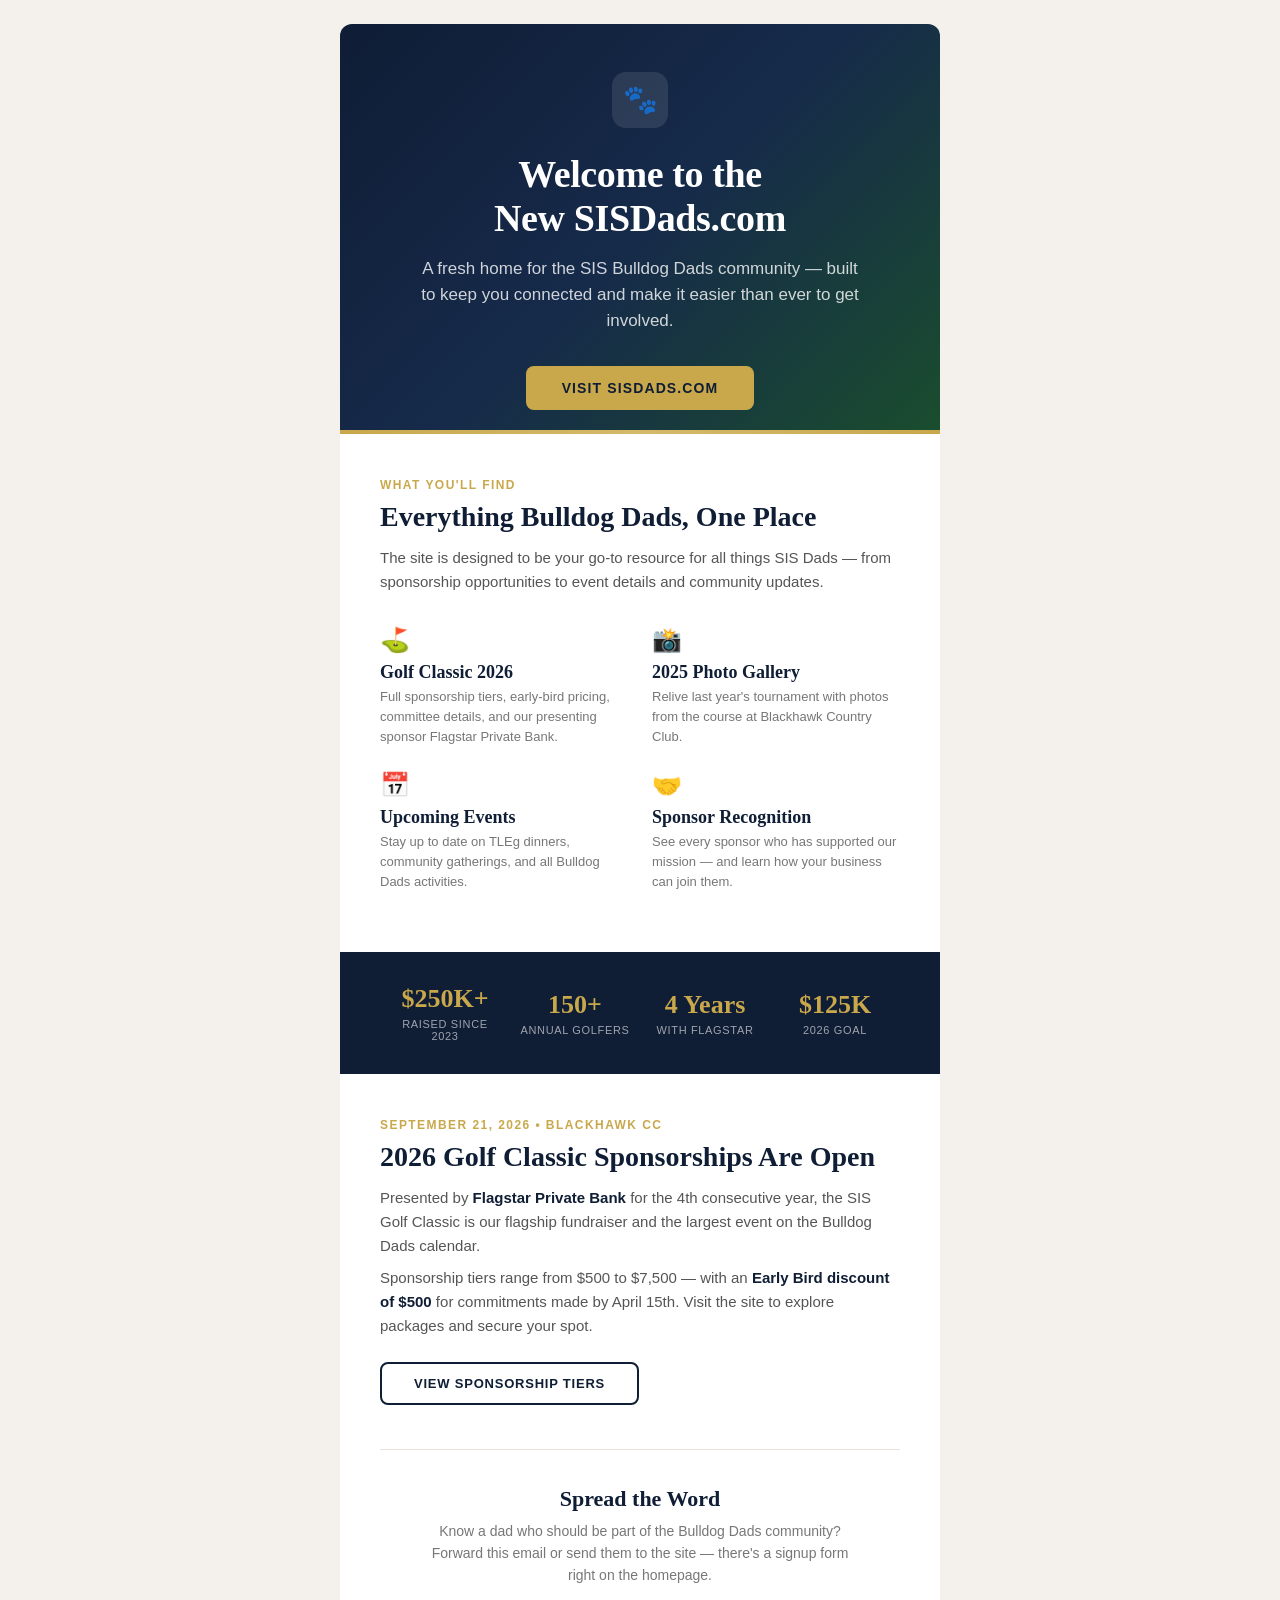
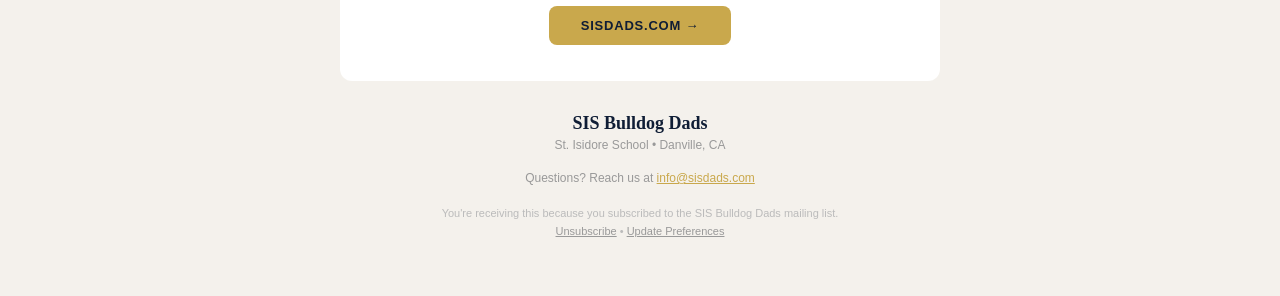
==== email-preview.html @ e6339a59 "Add 4th Annual Dad/Kid Camping Trip to events sections" ====
<!DOCTYPE html>
<html lang="en" xmlns="http://www.w3.org/1999/xhtml" xmlns:v="urn:schemas-microsoft-com:vml" xmlns:o="urn:schemas-microsoft-com:office:office">
<head>
  <meta charset="utf-8">
  <meta name="viewport" content="width=device-width, initial-scale=1.0">
  <meta http-equiv="X-UA-Compatible" content="IE=edge">
  <title>Introducing the New SIS Bulldog Dads Website</title>
  <!--[if mso]>
  <noscript>
    <xml>
      <o:OfficeDocumentSettings>
        <o:PixelsPerInch>96</o:PixelsPerInch>
      </o:OfficeDocumentSettings>
    </xml>
  </noscript>
  <![endif]-->
  <style>
    /* Reset */
    body, table, td, a { -webkit-text-size-adjust: 100%; -ms-text-size-adjust: 100%; }
    table, td { mso-table-lspace: 0pt; mso-table-rspace: 0pt; }
    img { -ms-interpolation-mode: bicubic; border: 0; outline: none; text-decoration: none; }
    body { margin: 0; padding: 0; width: 100% !important; height: 100% !important; background-color: #f4f1ec; }

    /* Fonts */
    @import url('https://fonts.googleapis.com/css2?family=Cormorant+Garamond:wght@400;500;600;700&family=Work+Sans:wght@300;400;500;600&display=swap');

    /* Mobile */
    @media screen and (max-width: 600px) {
      .container { width: 100% !important; padding: 0 16px !important; }
      .hero-title { font-size: 32px !important; line-height: 38px !important; }
      .hero-subtitle { font-size: 16px !important; }
      .content-pad { padding: 32px 24px !important; }
      .feature-table { display: block !important; }
      .feature-cell { display: block !important; width: 100% !important; padding: 16px 0 !important; }
      .cta-btn { display: block !important; width: 100% !important; text-align: center !important; }
      .stats-table { display: block !important; }
      .stat-cell { display: block !important; width: 100% !important; padding: 12px 0 !important; }
      .footer-pad { padding: 24px 16px !important; }
    }
  </style>
</head>
<body style="margin:0; padding:0; background-color:#f4f1ec; font-family:'Work Sans', 'Helvetica Neue', Arial, sans-serif;">

<!-- Preheader -->
<div style="display:none; max-height:0; overflow:hidden; font-size:1px; line-height:1px; color:#f4f1ec;">
  Explore our new home online — event info, sponsorship details, photo gallery, and more.
</div>

<!-- Outer wrapper -->
<table role="presentation" cellpadding="0" cellspacing="0" width="100%" style="background-color:#f4f1ec;">
<tr><td align="center" style="padding: 24px 16px 40px;">

<!-- Email container -->
<table role="presentation" cellpadding="0" cellspacing="0" width="600" class="container" style="max-width:600px; width:100%; margin:0 auto;">

  <!-- ======= HERO SECTION ======= -->
  <tr>
    <td style="background: linear-gradient(135deg, #0f1d35 0%, #162a4a 50%, #1a4d2e 100%); border-radius: 12px 12px 0 0; text-align: center;" class="content-pad">
      <table role="presentation" cellpadding="0" cellspacing="0" width="100%">
        <tr>
          <td style="padding: 48px 40px 20px; text-align: center;">
            <!-- Bulldog icon -->
            <div style="display:inline-block; width:56px; height:56px; background:rgba(255,255,255,0.1); border-radius:14px; line-height:56px; text-align:center; margin-bottom:24px;">
              <span style="font-size:28px;">🐾</span>
            </div>
            <h1 class="hero-title" style="font-family:'Cormorant Garamond', Georgia, serif; font-size:38px; font-weight:600; color:#ffffff; line-height:44px; margin:0 0 16px; letter-spacing:-0.01em;">
              Welcome to the<br>New SISDads.com
            </h1>
            <p class="hero-subtitle" style="font-family:'Work Sans', 'Helvetica Neue', Arial, sans-serif; font-size:17px; font-weight:300; color:rgba(255,255,255,0.8); line-height:26px; margin:0 0 32px; max-width:440px; display:inline-block;">
              A fresh home for the SIS Bulldog Dads community — built to keep you connected and make it easier than ever to get involved.
            </p>
            <!-- Primary CTA -->
            <table role="presentation" cellpadding="0" cellspacing="0" style="margin:0 auto;">
              <tr>
                <td style="background-color:#c9a84c; border-radius:8px;">
                  <a href="https://sisdads.com" class="cta-btn" style="display:inline-block; padding:14px 36px; font-family:'Work Sans', 'Helvetica Neue', Arial, sans-serif; font-size:14px; font-weight:600; color:#0f1d35; text-decoration:none; letter-spacing:0.08em; text-transform:uppercase;">Visit SISDads.com</a>
                </td>
              </tr>
            </table>
          </td>
        </tr>
      </table>
    </td>
  </tr>

  <!-- ======= GOLD ACCENT LINE ======= -->
  <tr>
    <td style="background-color:#ffffff; height:4px; font-size:0; line-height:0;">
      <div style="height:4px; background: linear-gradient(90deg, #c9a84c, #d4b96a, #c9a84c);"></div>
    </td>
  </tr>

  <!-- ======= WHAT'S ON THE SITE ======= -->
  <tr>
    <td style="background-color:#ffffff; padding:44px 40px 36px;" class="content-pad">
      <p style="font-family:'Work Sans', sans-serif; font-size:12px; font-weight:600; color:#c9a84c; letter-spacing:0.12em; text-transform:uppercase; margin:0 0 8px;">What You'll Find</p>
      <h2 style="font-family:'Cormorant Garamond', Georgia, serif; font-size:28px; font-weight:600; color:#0f1d35; margin:0 0 12px; line-height:34px;">Everything Bulldog Dads, One Place</h2>
      <p style="font-family:'Work Sans', sans-serif; font-size:15px; color:#555; line-height:24px; margin:0 0 32px;">
        The site is designed to be your go-to resource for all things SIS Dads — from sponsorship opportunities to event details and community updates.
      </p>

      <!-- Feature Grid -->
      <table role="presentation" cellpadding="0" cellspacing="0" width="100%" class="feature-table">
        <tr>
          <td width="50%" valign="top" style="padding: 0 12px 24px 0;" class="feature-cell">
            <table role="presentation" cellpadding="0" cellspacing="0">
              <tr>
                <td style="padding-bottom:8px;">
                  <span style="font-size:24px;">⛳</span>
                </td>
              </tr>
              <tr>
                <td>
                  <p style="font-family:'Cormorant Garamond', Georgia, serif; font-size:18px; font-weight:600; color:#0f1d35; margin:0 0 4px;">Golf Classic 2026</p>
                  <p style="font-family:'Work Sans', sans-serif; font-size:13px; color:#777; line-height:20px; margin:0;">Full sponsorship tiers, early-bird pricing, committee details, and our presenting sponsor Flagstar Private Bank.</p>
                </td>
              </tr>
            </table>
          </td>
          <td width="50%" valign="top" style="padding: 0 0 24px 12px;" class="feature-cell">
            <table role="presentation" cellpadding="0" cellspacing="0">
              <tr>
                <td style="padding-bottom:8px;">
                  <span style="font-size:24px;">📸</span>
                </td>
              </tr>
              <tr>
                <td>
                  <p style="font-family:'Cormorant Garamond', Georgia, serif; font-size:18px; font-weight:600; color:#0f1d35; margin:0 0 4px;">2025 Photo Gallery</p>
                  <p style="font-family:'Work Sans', sans-serif; font-size:13px; color:#777; line-height:20px; margin:0;">Relive last year's tournament with photos from the course at Blackhawk Country Club.</p>
                </td>
              </tr>
            </table>
          </td>
        </tr>
        <tr>
          <td width="50%" valign="top" style="padding: 0 12px 24px 0;" class="feature-cell">
            <table role="presentation" cellpadding="0" cellspacing="0">
              <tr>
                <td style="padding-bottom:8px;">
                  <span style="font-size:24px;">📅</span>
                </td>
              </tr>
              <tr>
                <td>
                  <p style="font-family:'Cormorant Garamond', Georgia, serif; font-size:18px; font-weight:600; color:#0f1d35; margin:0 0 4px;">Upcoming Events</p>
                  <p style="font-family:'Work Sans', sans-serif; font-size:13px; color:#777; line-height:20px; margin:0;">Stay up to date on TLEg dinners, community gatherings, and all Bulldog Dads activities.</p>
                </td>
              </tr>
            </table>
          </td>
          <td width="50%" valign="top" style="padding: 0 0 24px 12px;" class="feature-cell">
            <table role="presentation" cellpadding="0" cellspacing="0">
              <tr>
                <td style="padding-bottom:8px;">
                  <span style="font-size:24px;">🤝</span>
                </td>
              </tr>
              <tr>
                <td>
                  <p style="font-family:'Cormorant Garamond', Georgia, serif; font-size:18px; font-weight:600; color:#0f1d35; margin:0 0 4px;">Sponsor Recognition</p>
                  <p style="font-family:'Work Sans', sans-serif; font-size:13px; color:#777; line-height:20px; margin:0;">See every sponsor who has supported our mission — and learn how your business can join them.</p>
                </td>
              </tr>
            </table>
          </td>
        </tr>
      </table>
    </td>
  </tr>

  <!-- ======= STATS BAR ======= -->
  <tr>
    <td style="background-color:#0f1d35; padding:28px 40px;" class="content-pad">
      <table role="presentation" cellpadding="0" cellspacing="0" width="100%" class="stats-table">
        <tr>
          <td width="25%" align="center" style="padding:4px 8px;" class="stat-cell">
            <p style="font-family:'Cormorant Garamond', Georgia, serif; font-size:26px; font-weight:700; color:#c9a84c; margin:0; line-height:30px;">$250K+</p>
            <p style="font-family:'Work Sans', sans-serif; font-size:11px; color:rgba(255,255,255,0.6); margin:4px 0 0; text-transform:uppercase; letter-spacing:0.06em;">Raised Since 2023</p>
          </td>
          <td width="25%" align="center" style="padding:4px 8px;" class="stat-cell">
            <p style="font-family:'Cormorant Garamond', Georgia, serif; font-size:26px; font-weight:700; color:#c9a84c; margin:0; line-height:30px;">150+</p>
            <p style="font-family:'Work Sans', sans-serif; font-size:11px; color:rgba(255,255,255,0.6); margin:4px 0 0; text-transform:uppercase; letter-spacing:0.06em;">Annual Golfers</p>
          </td>
          <td width="25%" align="center" style="padding:4px 8px;" class="stat-cell">
            <p style="font-family:'Cormorant Garamond', Georgia, serif; font-size:26px; font-weight:700; color:#c9a84c; margin:0; line-height:30px;">4 Years</p>
            <p style="font-family:'Work Sans', sans-serif; font-size:11px; color:rgba(255,255,255,0.6); margin:4px 0 0; text-transform:uppercase; letter-spacing:0.06em;">With Flagstar</p>
          </td>
          <td width="25%" align="center" style="padding:4px 8px;" class="stat-cell">
            <p style="font-family:'Cormorant Garamond', Georgia, serif; font-size:26px; font-weight:700; color:#c9a84c; margin:0; line-height:30px;">$125K</p>
            <p style="font-family:'Work Sans', sans-serif; font-size:11px; color:rgba(255,255,255,0.6); margin:4px 0 0; text-transform:uppercase; letter-spacing:0.06em;">2026 Goal</p>
          </td>
        </tr>
      </table>
    </td>
  </tr>

  <!-- ======= GOLF CLASSIC SPONSORSHIP CTA ======= -->
  <tr>
    <td style="background-color:#ffffff; padding:44px 40px;" class="content-pad">
      <table role="presentation" cellpadding="0" cellspacing="0" width="100%">
        <tr>
          <td>
            <p style="font-family:'Work Sans', sans-serif; font-size:12px; font-weight:600; color:#c9a84c; letter-spacing:0.12em; text-transform:uppercase; margin:0 0 8px;">September 21, 2026 &bull; Blackhawk CC</p>
            <h2 style="font-family:'Cormorant Garamond', Georgia, serif; font-size:28px; font-weight:600; color:#0f1d35; margin:0 0 12px; line-height:34px;">2026 Golf Classic Sponsorships Are Open</h2>
            <p style="font-family:'Work Sans', sans-serif; font-size:15px; color:#555; line-height:24px; margin:0 0 8px;">
              Presented by <strong style="color:#0f1d35;">Flagstar Private Bank</strong> for the 4th consecutive year, the SIS Golf Classic is our flagship fundraiser and the largest event on the Bulldog Dads calendar.
            </p>
            <p style="font-family:'Work Sans', sans-serif; font-size:15px; color:#555; line-height:24px; margin:0 0 24px;">
              Sponsorship tiers range from $500 to $7,500 — with an <strong style="color:#0f1d35;">Early Bird discount of $500</strong> for commitments made by April 15th. Visit the site to explore packages and secure your spot.
            </p>
            <!-- Secondary CTA -->
            <table role="presentation" cellpadding="0" cellspacing="0">
              <tr>
                <td style="border: 2px solid #0f1d35; border-radius:8px;">
                  <a href="https://sisdads.com#golf-classic" class="cta-btn" style="display:inline-block; padding:12px 32px; font-family:'Work Sans', 'Helvetica Neue', Arial, sans-serif; font-size:13px; font-weight:600; color:#0f1d35; text-decoration:none; letter-spacing:0.06em; text-transform:uppercase;">View Sponsorship Tiers</a>
                </td>
              </tr>
            </table>
          </td>
        </tr>
      </table>
    </td>
  </tr>

  <!-- ======= DIVIDER ======= -->
  <tr>
    <td style="background-color:#ffffff; padding:0 40px;">
      <div style="height:1px; background-color:#e8e4dd;"></div>
    </td>
  </tr>

  <!-- ======= SHARE THE WORD ======= -->
  <tr>
    <td style="background-color:#ffffff; padding:36px 40px; border-radius: 0 0 12px 12px;" class="content-pad">
      <table role="presentation" cellpadding="0" cellspacing="0" width="100%">
        <tr>
          <td align="center">
            <p style="font-family:'Cormorant Garamond', Georgia, serif; font-size:22px; font-weight:600; color:#0f1d35; margin:0 0 8px;">Spread the Word</p>
            <p style="font-family:'Work Sans', sans-serif; font-size:14px; color:#777; line-height:22px; margin:0 0 20px; max-width:420px;">
              Know a dad who should be part of the Bulldog Dads community? Forward this email or send them to the site — there's a signup form right on the homepage.
            </p>
            <table role="presentation" cellpadding="0" cellspacing="0" style="margin:0 auto;">
              <tr>
                <td style="background-color:#c9a84c; border-radius:8px;">
                  <a href="https://sisdads.com" class="cta-btn" style="display:inline-block; padding:12px 32px; font-family:'Work Sans', 'Helvetica Neue', Arial, sans-serif; font-size:13px; font-weight:600; color:#0f1d35; text-decoration:none; letter-spacing:0.06em; text-transform:uppercase;">SISDads.com &rarr;</a>
                </td>
              </tr>
            </table>
          </td>
        </tr>
      </table>
    </td>
  </tr>

  <!-- ======= FOOTER ======= -->
  <tr>
    <td style="padding:32px 40px 16px; text-align:center;" class="footer-pad">
      <p style="font-family:'Cormorant Garamond', Georgia, serif; font-size:18px; font-weight:600; color:#0f1d35; margin:0 0 4px;">SIS Bulldog Dads</p>
      <p style="font-family:'Work Sans', sans-serif; font-size:12px; color:#999; margin:0 0 16px;">St. Isidore School &bull; Danville, CA</p>
      <p style="font-family:'Work Sans', sans-serif; font-size:12px; color:#999; line-height:20px; margin:0 0 4px;">
        Questions? Reach us at <a href="mailto:info@sisdads.com" style="color:#c9a84c; text-decoration:underline;">info@sisdads.com</a>
      </p>
      <p style="font-family:'Work Sans', sans-serif; font-size:11px; color:#bbb; line-height:18px; margin:16px 0 0;">
        You're receiving this because you subscribed to the SIS Bulldog Dads mailing list.<br>
        <a href="*|UNSUB|*" style="color:#999; text-decoration:underline;">Unsubscribe</a> &bull; <a href="*|UPDATE_PROFILE|*" style="color:#999; text-decoration:underline;">Update Preferences</a>
      </p>
    </td>
  </tr>

</table>
<!-- /Email container -->

</td></tr>
</table>
<!-- /Outer wrapper -->

</body>
</html>
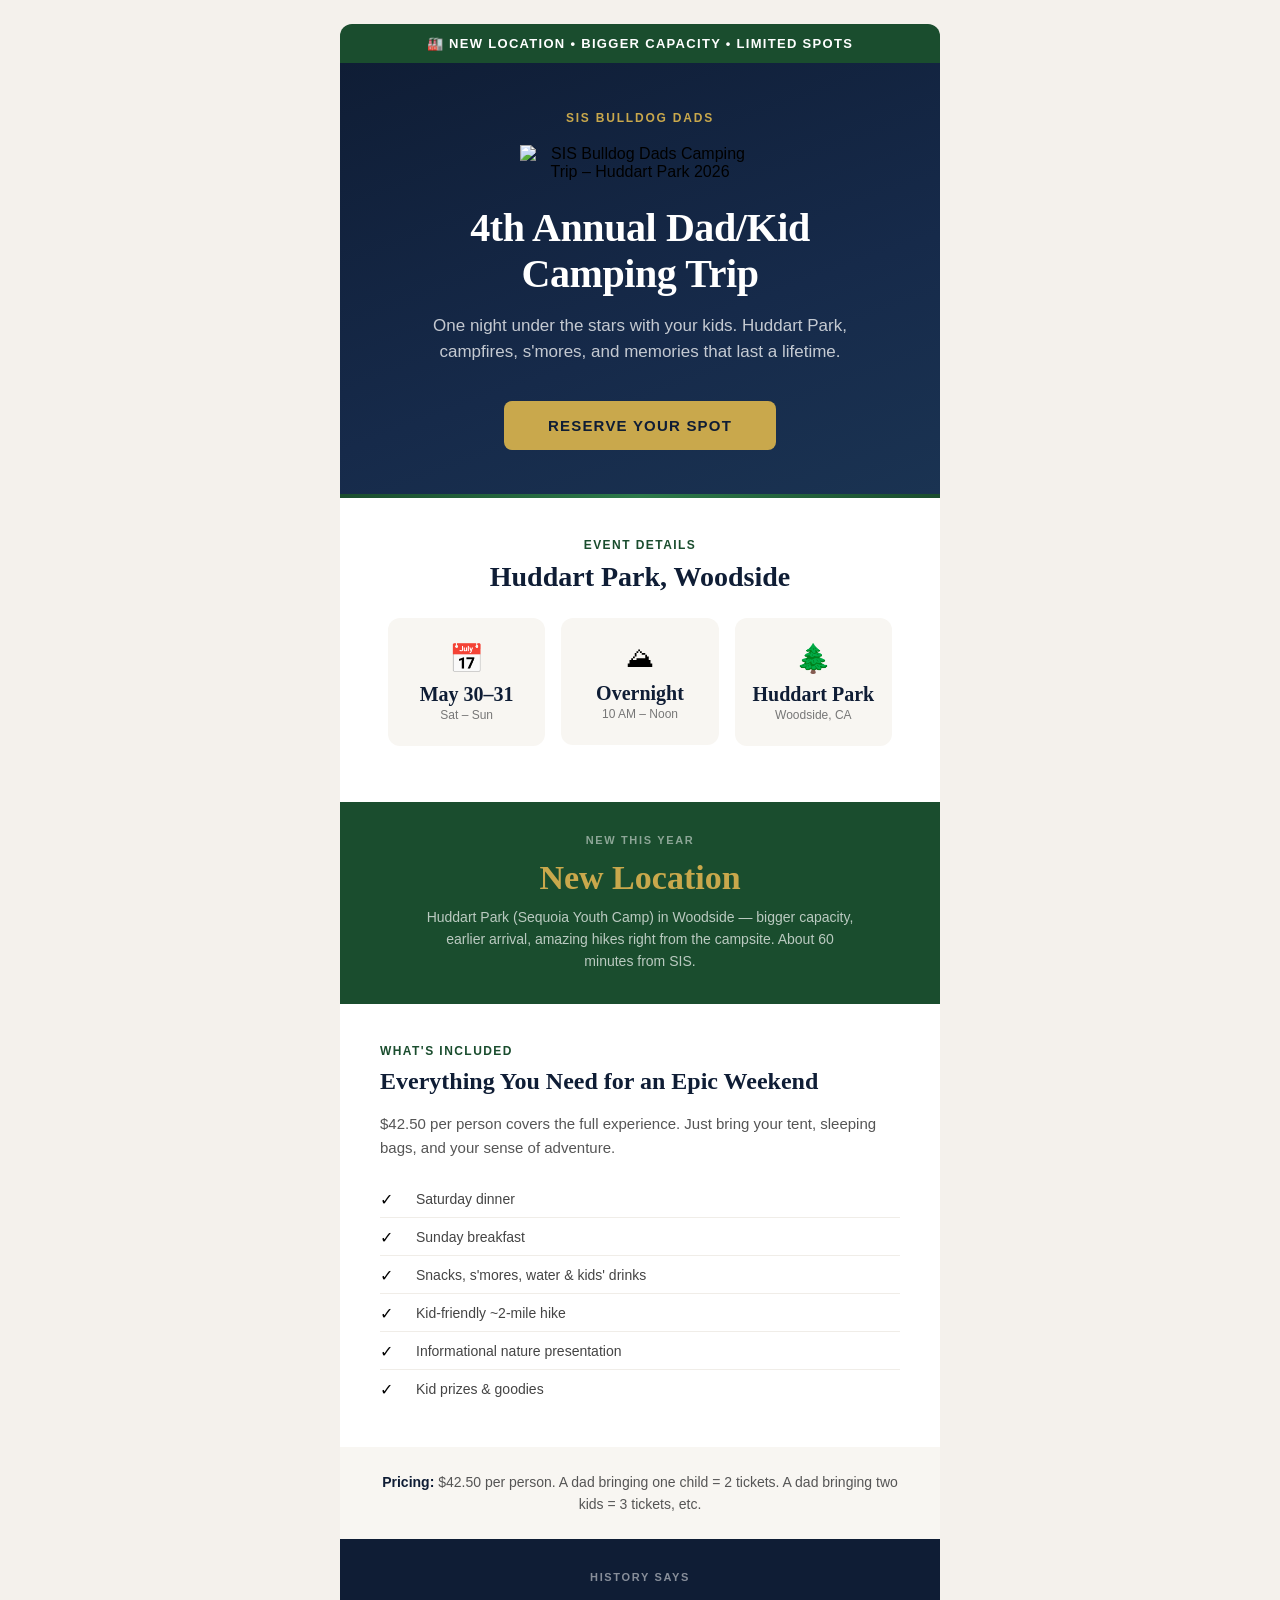
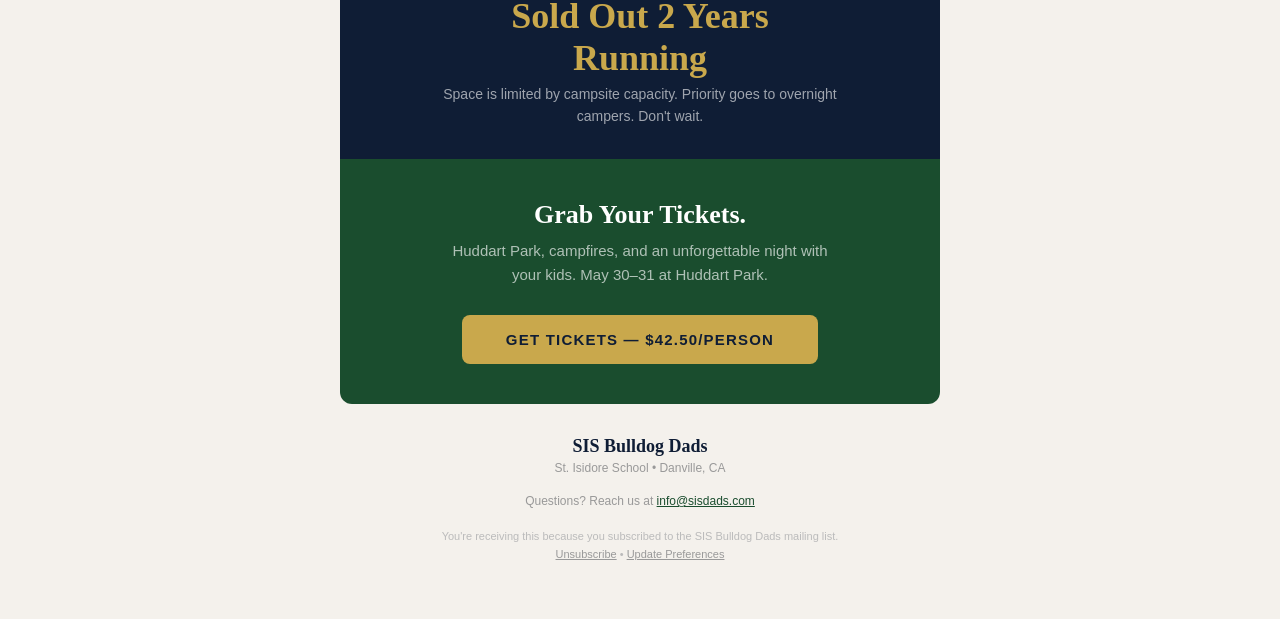
==== commit 94e937f2: "Add 13 new event photos to gallery (event-19 through event-31)" ====
--- a/email-preview.html
+++ b/email-preview.html
@@ -4,7 +4,7 @@
   <meta charset="utf-8">
   <meta name="viewport" content="width=device-width, initial-scale=1.0">
   <meta http-equiv="X-UA-Compatible" content="IE=edge">
-  <title>Introducing the New SIS Bulldog Dads Website</title>
+  <title>4th Annual Dad/Kid Camping Trip — Huddart Park</title>
   <!--[if mso]>
   <noscript>
     <xml>
@@ -15,26 +15,18 @@
   </noscript>
   <![endif]-->
   <style>
-    /* Reset */
     body, table, td, a { -webkit-text-size-adjust: 100%; -ms-text-size-adjust: 100%; }
     table, td { mso-table-lspace: 0pt; mso-table-rspace: 0pt; }
     img { -ms-interpolation-mode: bicubic; border: 0; outline: none; text-decoration: none; }
     body { margin: 0; padding: 0; width: 100% !important; height: 100% !important; background-color: #f4f1ec; }
-
-    /* Fonts */
-    @import url('https://fonts.googleapis.com/css2?family=Cormorant+Garamond:wght@400;500;600;700&family=Work+Sans:wght@300;400;500;600&display=swap');
-
-    /* Mobile */
+    @import url('https://fonts.googleapis.com/css2?family=Cormorant+Garamond:wght@400;500;600;700&family=Work+Sans:wght@300;400;500;600;700&display=swap');
     @media screen and (max-width: 600px) {
       .container { width: 100% !important; padding: 0 16px !important; }
       .hero-title { font-size: 32px !important; line-height: 38px !important; }
       .hero-subtitle { font-size: 16px !important; }
       .content-pad { padding: 32px 24px !important; }
-      .feature-table { display: block !important; }
-      .feature-cell { display: block !important; width: 100% !important; padding: 16px 0 !important; }
       .cta-btn { display: block !important; width: 100% !important; text-align: center !important; }
-      .stats-table { display: block !important; }
-      .stat-cell { display: block !important; width: 100% !important; padding: 12px 0 !important; }
+      .detail-table td { display: block !important; width: 100% !important; padding: 12px 0 !important; text-align: center !important; }
       .footer-pad { padding: 24px 16px !important; }
     }
   </style>
@@ -43,7 +35,7 @@
 
 <!-- Preheader -->
 <div style="display:none; max-height:0; overflow:hidden; font-size:1px; line-height:1px; color:#f4f1ec;">
-  Explore our new home online — event info, sponsorship details, photo gallery, and more.
+  The 4th Annual Dad/Kid Camping Trip is here — new location, bigger capacity, same incredible experience. Sold out the last two years.
 </div>
 
 <!-- Outer wrapper -->
@@ -53,27 +45,35 @@
 <!-- Email container -->
 <table role="presentation" cellpadding="0" cellspacing="0" width="600" class="container" style="max-width:600px; width:100%; margin:0 auto;">
 
+  <!-- ======= EYEBROW BANNER ======= -->
+  <tr>
+    <td style="background-color:#1a4d2e; border-radius: 12px 12px 0 0; padding: 12px 24px; text-align: center;">
+      <p style="font-family:'Work Sans', sans-serif; font-size:13px; font-weight:700; color:#ffffff; margin:0; letter-spacing:0.1em; text-transform:uppercase;">
+        &#127981; New Location &bull; Bigger Capacity &bull; Limited Spots
+      </p>
+    </td>
+  </tr>
+
   <!-- ======= HERO SECTION ======= -->
   <tr>
-    <td style="background: linear-gradient(135deg, #0f1d35 0%, #162a4a 50%, #1a4d2e 100%); border-radius: 12px 12px 0 0; text-align: center;" class="content-pad">
+    <td style="background: linear-gradient(160deg, #0f1d35 0%, #162a4a 60%, #1a3352 100%); text-align: center;" class="content-pad">
       <table role="presentation" cellpadding="0" cellspacing="0" width="100%">
         <tr>
-          <td style="padding: 48px 40px 20px; text-align: center;">
-            <!-- Bulldog icon -->
-            <div style="display:inline-block; width:56px; height:56px; background:rgba(255,255,255,0.1); border-radius:14px; line-height:56px; text-align:center; margin-bottom:24px;">
-              <span style="font-size:28px;">🐾</span>
-            </div>
-            <h1 class="hero-title" style="font-family:'Cormorant Garamond', Georgia, serif; font-size:38px; font-weight:600; color:#ffffff; line-height:44px; margin:0 0 16px; letter-spacing:-0.01em;">
-              Welcome to the<br>New SISDads.com
+          <td style="padding: 48px 40px 44px; text-align: center;">
+            <p style="font-family:'Work Sans', sans-serif; font-size:12px; font-weight:600; color:#c9a84c; letter-spacing:0.15em; text-transform:uppercase; margin:0 0 20px;">SIS Bulldog Dads</p>
+            <!-- Camping Event Logo -->
+            <img src="https://items-images-production-f.squarecdn.com/files/5a80b00290020e5c9840da642e3d0015395eb804/original.jpeg" alt="SIS Bulldog Dads Camping Trip – Huddart Park 2026" width="240" style="display:block; margin:0 auto 24px; width:240px; max-width:100%; height:auto; border:0;">
+            <h1 class="hero-title" style="font-family:'Cormorant Garamond', Georgia, serif; font-size:40px; font-weight:700; color:#ffffff; line-height:46px; margin:0 0 16px; letter-spacing:-0.01em;">
+              4th Annual Dad/Kid<br>Camping Trip
             </h1>
-            <p class="hero-subtitle" style="font-family:'Work Sans', 'Helvetica Neue', Arial, sans-serif; font-size:17px; font-weight:300; color:rgba(255,255,255,0.8); line-height:26px; margin:0 0 32px; max-width:440px; display:inline-block;">
-              A fresh home for the SIS Bulldog Dads community — built to keep you connected and make it easier than ever to get involved.
+            <p class="hero-subtitle" style="font-family:'Work Sans', 'Helvetica Neue', Arial, sans-serif; font-size:17px; font-weight:300; color:rgba(255,255,255,0.75); line-height:26px; margin:0 0 36px; max-width:440px; display:inline-block;">
+              One night under the stars with your kids. Huddart Park, campfires, s'mores, and memories that last a lifetime.
             </p>
             <!-- Primary CTA -->
             <table role="presentation" cellpadding="0" cellspacing="0" style="margin:0 auto;">
               <tr>
                 <td style="background-color:#c9a84c; border-radius:8px;">
-                  <a href="https://sisdads.com" class="cta-btn" style="display:inline-block; padding:14px 36px; font-family:'Work Sans', 'Helvetica Neue', Arial, sans-serif; font-size:14px; font-weight:600; color:#0f1d35; text-decoration:none; letter-spacing:0.08em; text-transform:uppercase;">Visit SISDads.com</a>
+                  <a href="https://checkout.square.site/merchant/MLV3JHGMZ7TYZ/checkout/GN4EN3BOFNGRGNIQCR4XMKP2" class="cta-btn" style="display:inline-block; padding:16px 44px; font-family:'Work Sans', 'Helvetica Neue', Arial, sans-serif; font-size:15px; font-weight:700; color:#0f1d35; text-decoration:none; letter-spacing:0.08em; text-transform:uppercase;">Reserve Your Spot</a>
                 </td>
               </tr>
             </table>
@@ -86,167 +86,172 @@
   <!-- ======= GOLD ACCENT LINE ======= -->
   <tr>
     <td style="background-color:#ffffff; height:4px; font-size:0; line-height:0;">
-      <div style="height:4px; background: linear-gradient(90deg, #c9a84c, #d4b96a, #c9a84c);"></div>
-    </td>
-  </tr>
-
-  <!-- ======= WHAT'S ON THE SITE ======= -->
-  <tr>
-    <td style="background-color:#ffffff; padding:44px 40px 36px;" class="content-pad">
-      <p style="font-family:'Work Sans', sans-serif; font-size:12px; font-weight:600; color:#c9a84c; letter-spacing:0.12em; text-transform:uppercase; margin:0 0 8px;">What You'll Find</p>
-      <h2 style="font-family:'Cormorant Garamond', Georgia, serif; font-size:28px; font-weight:600; color:#0f1d35; margin:0 0 12px; line-height:34px;">Everything Bulldog Dads, One Place</h2>
-      <p style="font-family:'Work Sans', sans-serif; font-size:15px; color:#555; line-height:24px; margin:0 0 32px;">
-        The site is designed to be your go-to resource for all things SIS Dads — from sponsorship opportunities to event details and community updates.
-      </p>
-
-      <!-- Feature Grid -->
-      <table role="presentation" cellpadding="0" cellspacing="0" width="100%" class="feature-table">
-        <tr>
-          <td width="50%" valign="top" style="padding: 0 12px 24px 0;" class="feature-cell">
-            <table role="presentation" cellpadding="0" cellspacing="0">
-              <tr>
-                <td style="padding-bottom:8px;">
-                  <span style="font-size:24px;">⛳</span>
-                </td>
-              </tr>
-              <tr>
-                <td>
-                  <p style="font-family:'Cormorant Garamond', Georgia, serif; font-size:18px; font-weight:600; color:#0f1d35; margin:0 0 4px;">Golf Classic 2026</p>
-                  <p style="font-family:'Work Sans', sans-serif; font-size:13px; color:#777; line-height:20px; margin:0;">Full sponsorship tiers, early-bird pricing, committee details, and our presenting sponsor Flagstar Private Bank.</p>
+      <div style="height:4px; background: linear-gradient(90deg, #1a4d2e, #2d7a4a, #1a4d2e);"></div>
+    </td>
+  </tr>
+
+  <!-- ======= EVENT DETAILS ======= -->
+  <tr>
+    <td style="background-color:#ffffff; padding:40px 40px 36px;" class="content-pad">
+      <table role="presentation" cellpadding="0" cellspacing="0" width="100%">
+        <tr>
+          <td align="center">
+            <p style="font-family:'Work Sans', sans-serif; font-size:12px; font-weight:600; color:#1a4d2e; letter-spacing:0.12em; text-transform:uppercase; margin:0 0 8px;">Event Details</p>
+            <h2 style="font-family:'Cormorant Garamond', Georgia, serif; font-size:28px; font-weight:600; color:#0f1d35; margin:0 0 24px; line-height:34px;">Huddart Park, Woodside</h2>
+          </td>
+        </tr>
+      </table>
+
+      <!-- Detail Cards -->
+      <table role="presentation" cellpadding="0" cellspacing="0" width="100%" class="detail-table">
+        <tr>
+          <td width="33%" align="center" valign="top" style="padding: 0 8px 20px;">
+            <div style="background:#f8f6f2; border-radius:12px; padding:24px 16px;">
+              <div style="font-size:28px; margin-bottom:8px;">&#128197;</div>
+              <p style="font-family:'Cormorant Garamond', Georgia, serif; font-size:20px; font-weight:700; color:#0f1d35; margin:0 0 2px;">May 30&ndash;31</p>
+              <p style="font-family:'Work Sans', sans-serif; font-size:12px; color:#777; margin:0;">Sat &ndash; Sun</p>
+            </div>
+          </td>
+          <td width="33%" align="center" valign="top" style="padding: 0 8px 20px;">
+            <div style="background:#f8f6f2; border-radius:12px; padding:24px 16px;">
+              <div style="font-size:28px; margin-bottom:8px;">&#9968;</div>
+              <p style="font-family:'Cormorant Garamond', Georgia, serif; font-size:20px; font-weight:700; color:#0f1d35; margin:0 0 2px;">Overnight</p>
+              <p style="font-family:'Work Sans', sans-serif; font-size:12px; color:#777; margin:0;">10 AM &ndash; Noon</p>
+            </div>
+          </td>
+          <td width="33%" align="center" valign="top" style="padding: 0 8px 20px;">
+            <div style="background:#f8f6f2; border-radius:12px; padding:24px 16px;">
+              <div style="font-size:28px; margin-bottom:8px;">&#127794;</div>
+              <p style="font-family:'Cormorant Garamond', Georgia, serif; font-size:20px; font-weight:700; color:#0f1d35; margin:0 0 2px;">Huddart Park</p>
+              <p style="font-family:'Work Sans', sans-serif; font-size:12px; color:#777; margin:0;">Woodside, CA</p>
+            </div>
+          </td>
+        </tr>
+      </table>
+    </td>
+  </tr>
+
+  <!-- ======= NEW LOCATION CALLOUT ======= -->
+  <tr>
+    <td style="background-color:#1a4d2e; padding:32px 40px; text-align:center;" class="content-pad">
+      <table role="presentation" cellpadding="0" cellspacing="0" width="100%" style="max-width:440px; margin:0 auto;">
+        <tr>
+          <td align="center">
+            <p style="font-family:'Work Sans', sans-serif; font-size:11px; font-weight:600; color:rgba(255,255,255,0.5); letter-spacing:0.15em; text-transform:uppercase; margin:0 0 12px;">New This Year</p>
+            <p style="font-family:'Cormorant Garamond', Georgia, serif; font-size:34px; font-weight:700; color:#c9a84c; margin:0 0 8px; line-height:40px;">New Location</p>
+            <p style="font-family:'Work Sans', sans-serif; font-size:14px; color:rgba(255,255,255,0.7); line-height:22px; margin:0;">
+              Huddart Park (Sequoia Youth Camp) in Woodside — bigger capacity, earlier arrival, amazing hikes right from the campsite. About 60 minutes from SIS.
+            </p>
+          </td>
+        </tr>
+      </table>
+    </td>
+  </tr>
+
+  <!-- ======= WHAT'S INCLUDED ======= -->
+  <tr>
+    <td style="background-color:#ffffff; padding:40px 40px;" class="content-pad">
+      <table role="presentation" cellpadding="0" cellspacing="0" width="100%">
+        <tr>
+          <td>
+            <p style="font-family:'Work Sans', sans-serif; font-size:12px; font-weight:600; color:#1a4d2e; letter-spacing:0.12em; text-transform:uppercase; margin:0 0 8px;">What's Included</p>
+            <h2 style="font-family:'Cormorant Garamond', Georgia, serif; font-size:24px; font-weight:600; color:#0f1d35; margin:0 0 16px; line-height:30px;">Everything You Need for an Epic Weekend</h2>
+            <p style="font-family:'Work Sans', sans-serif; font-size:15px; color:#555; line-height:24px; margin:0 0 20px;">
+              $42.50 per person covers the full experience. Just bring your tent, sleeping bags, and your sense of adventure.
+            </p>
+            <table role="presentation" cellpadding="0" cellspacing="0" width="100%">
+              <tr>
+                <td style="padding:8px 0; border-bottom:1px solid #f0ede8;">
+                  <table role="presentation" cellpadding="0" cellspacing="0" width="100%"><tr>
+                    <td width="28" valign="top" style="padding-top:2px;"><span style="font-size:16px;">&#10003;</span></td>
+                    <td style="padding-left:8px;"><p style="font-family:'Work Sans', sans-serif; font-size:14px; color:#444; margin:0;">Saturday dinner</p></td>
+                  </tr></table>
+                </td>
+              </tr>
+              <tr>
+                <td style="padding:8px 0; border-bottom:1px solid #f0ede8;">
+                  <table role="presentation" cellpadding="0" cellspacing="0" width="100%"><tr>
+                    <td width="28" valign="top" style="padding-top:2px;"><span style="font-size:16px;">&#10003;</span></td>
+                    <td style="padding-left:8px;"><p style="font-family:'Work Sans', sans-serif; font-size:14px; color:#444; margin:0;">Sunday breakfast</p></td>
+                  </tr></table>
+                </td>
+              </tr>
+              <tr>
+                <td style="padding:8px 0; border-bottom:1px solid #f0ede8;">
+                  <table role="presentation" cellpadding="0" cellspacing="0" width="100%"><tr>
+                    <td width="28" valign="top" style="padding-top:2px;"><span style="font-size:16px;">&#10003;</span></td>
+                    <td style="padding-left:8px;"><p style="font-family:'Work Sans', sans-serif; font-size:14px; color:#444; margin:0;">Snacks, s'mores, water &amp; kids' drinks</p></td>
+                  </tr></table>
+                </td>
+              </tr>
+              <tr>
+                <td style="padding:8px 0; border-bottom:1px solid #f0ede8;">
+                  <table role="presentation" cellpadding="0" cellspacing="0" width="100%"><tr>
+                    <td width="28" valign="top" style="padding-top:2px;"><span style="font-size:16px;">&#10003;</span></td>
+                    <td style="padding-left:8px;"><p style="font-family:'Work Sans', sans-serif; font-size:14px; color:#444; margin:0;">Kid-friendly ~2-mile hike</p></td>
+                  </tr></table>
+                </td>
+              </tr>
+              <tr>
+                <td style="padding:8px 0; border-bottom:1px solid #f0ede8;">
+                  <table role="presentation" cellpadding="0" cellspacing="0" width="100%"><tr>
+                    <td width="28" valign="top" style="padding-top:2px;"><span style="font-size:16px;">&#10003;</span></td>
+                    <td style="padding-left:8px;"><p style="font-family:'Work Sans', sans-serif; font-size:14px; color:#444; margin:0;">Informational nature presentation</p></td>
+                  </tr></table>
+                </td>
+              </tr>
+              <tr>
+                <td style="padding:8px 0;">
+                  <table role="presentation" cellpadding="0" cellspacing="0" width="100%"><tr>
+                    <td width="28" valign="top" style="padding-top:2px;"><span style="font-size:16px;">&#10003;</span></td>
+                    <td style="padding-left:8px;"><p style="font-family:'Work Sans', sans-serif; font-size:14px; color:#444; margin:0;">Kid prizes &amp; goodies</p></td>
+                  </tr></table>
                 </td>
               </tr>
             </table>
           </td>
-          <td width="50%" valign="top" style="padding: 0 0 24px 12px;" class="feature-cell">
-            <table role="presentation" cellpadding="0" cellspacing="0">
-              <tr>
-                <td style="padding-bottom:8px;">
-                  <span style="font-size:24px;">📸</span>
-                </td>
-              </tr>
-              <tr>
-                <td>
-                  <p style="font-family:'Cormorant Garamond', Georgia, serif; font-size:18px; font-weight:600; color:#0f1d35; margin:0 0 4px;">2025 Photo Gallery</p>
-                  <p style="font-family:'Work Sans', sans-serif; font-size:13px; color:#777; line-height:20px; margin:0;">Relive last year's tournament with photos from the course at Blackhawk Country Club.</p>
-                </td>
-              </tr>
-            </table>
-          </td>
-        </tr>
-        <tr>
-          <td width="50%" valign="top" style="padding: 0 12px 24px 0;" class="feature-cell">
-            <table role="presentation" cellpadding="0" cellspacing="0">
-              <tr>
-                <td style="padding-bottom:8px;">
-                  <span style="font-size:24px;">📅</span>
-                </td>
-              </tr>
-              <tr>
-                <td>
-                  <p style="font-family:'Cormorant Garamond', Georgia, serif; font-size:18px; font-weight:600; color:#0f1d35; margin:0 0 4px;">Upcoming Events</p>
-                  <p style="font-family:'Work Sans', sans-serif; font-size:13px; color:#777; line-height:20px; margin:0;">Stay up to date on TLEg dinners, community gatherings, and all Bulldog Dads activities.</p>
-                </td>
-              </tr>
-            </table>
-          </td>
-          <td width="50%" valign="top" style="padding: 0 0 24px 12px;" class="feature-cell">
-            <table role="presentation" cellpadding="0" cellspacing="0">
-              <tr>
-                <td style="padding-bottom:8px;">
-                  <span style="font-size:24px;">🤝</span>
-                </td>
-              </tr>
-              <tr>
-                <td>
-                  <p style="font-family:'Cormorant Garamond', Georgia, serif; font-size:18px; font-weight:600; color:#0f1d35; margin:0 0 4px;">Sponsor Recognition</p>
-                  <p style="font-family:'Work Sans', sans-serif; font-size:13px; color:#777; line-height:20px; margin:0;">See every sponsor who has supported our mission — and learn how your business can join them.</p>
-                </td>
-              </tr>
-            </table>
-          </td>
-        </tr>
-      </table>
-    </td>
-  </tr>
-
-  <!-- ======= STATS BAR ======= -->
-  <tr>
-    <td style="background-color:#0f1d35; padding:28px 40px;" class="content-pad">
-      <table role="presentation" cellpadding="0" cellspacing="0" width="100%" class="stats-table">
-        <tr>
-          <td width="25%" align="center" style="padding:4px 8px;" class="stat-cell">
-            <p style="font-family:'Cormorant Garamond', Georgia, serif; font-size:26px; font-weight:700; color:#c9a84c; margin:0; line-height:30px;">$250K+</p>
-            <p style="font-family:'Work Sans', sans-serif; font-size:11px; color:rgba(255,255,255,0.6); margin:4px 0 0; text-transform:uppercase; letter-spacing:0.06em;">Raised Since 2023</p>
-          </td>
-          <td width="25%" align="center" style="padding:4px 8px;" class="stat-cell">
-            <p style="font-family:'Cormorant Garamond', Georgia, serif; font-size:26px; font-weight:700; color:#c9a84c; margin:0; line-height:30px;">150+</p>
-            <p style="font-family:'Work Sans', sans-serif; font-size:11px; color:rgba(255,255,255,0.6); margin:4px 0 0; text-transform:uppercase; letter-spacing:0.06em;">Annual Golfers</p>
-          </td>
-          <td width="25%" align="center" style="padding:4px 8px;" class="stat-cell">
-            <p style="font-family:'Cormorant Garamond', Georgia, serif; font-size:26px; font-weight:700; color:#c9a84c; margin:0; line-height:30px;">4 Years</p>
-            <p style="font-family:'Work Sans', sans-serif; font-size:11px; color:rgba(255,255,255,0.6); margin:4px 0 0; text-transform:uppercase; letter-spacing:0.06em;">With Flagstar</p>
-          </td>
-          <td width="25%" align="center" style="padding:4px 8px;" class="stat-cell">
-            <p style="font-family:'Cormorant Garamond', Georgia, serif; font-size:26px; font-weight:700; color:#c9a84c; margin:0; line-height:30px;">$125K</p>
-            <p style="font-family:'Work Sans', sans-serif; font-size:11px; color:rgba(255,255,255,0.6); margin:4px 0 0; text-transform:uppercase; letter-spacing:0.06em;">2026 Goal</p>
-          </td>
-        </tr>
-      </table>
-    </td>
-  </tr>
-
-  <!-- ======= GOLF CLASSIC SPONSORSHIP CTA ======= -->
-  <tr>
-    <td style="background-color:#ffffff; padding:44px 40px;" class="content-pad">
-      <table role="presentation" cellpadding="0" cellspacing="0" width="100%">
-        <tr>
-          <td>
-            <p style="font-family:'Work Sans', sans-serif; font-size:12px; font-weight:600; color:#c9a84c; letter-spacing:0.12em; text-transform:uppercase; margin:0 0 8px;">September 21, 2026 &bull; Blackhawk CC</p>
-            <h2 style="font-family:'Cormorant Garamond', Georgia, serif; font-size:28px; font-weight:600; color:#0f1d35; margin:0 0 12px; line-height:34px;">2026 Golf Classic Sponsorships Are Open</h2>
-            <p style="font-family:'Work Sans', sans-serif; font-size:15px; color:#555; line-height:24px; margin:0 0 8px;">
-              Presented by <strong style="color:#0f1d35;">Flagstar Private Bank</strong> for the 4th consecutive year, the SIS Golf Classic is our flagship fundraiser and the largest event on the Bulldog Dads calendar.
-            </p>
-            <p style="font-family:'Work Sans', sans-serif; font-size:15px; color:#555; line-height:24px; margin:0 0 24px;">
-              Sponsorship tiers range from $500 to $7,500 — with an <strong style="color:#0f1d35;">Early Bird discount of $500</strong> for commitments made by April 15th. Visit the site to explore packages and secure your spot.
-            </p>
-            <!-- Secondary CTA -->
-            <table role="presentation" cellpadding="0" cellspacing="0">
-              <tr>
-                <td style="border: 2px solid #0f1d35; border-radius:8px;">
-                  <a href="https://sisdads.com#golf-classic" class="cta-btn" style="display:inline-block; padding:12px 32px; font-family:'Work Sans', 'Helvetica Neue', Arial, sans-serif; font-size:13px; font-weight:600; color:#0f1d35; text-decoration:none; letter-spacing:0.06em; text-transform:uppercase;">View Sponsorship Tiers</a>
-                </td>
-              </tr>
-            </table>
-          </td>
-        </tr>
-      </table>
-    </td>
-  </tr>
-
-  <!-- ======= DIVIDER ======= -->
-  <tr>
-    <td style="background-color:#ffffff; padding:0 40px;">
-      <div style="height:1px; background-color:#e8e4dd;"></div>
-    </td>
-  </tr>
-
-  <!-- ======= SHARE THE WORD ======= -->
-  <tr>
-    <td style="background-color:#ffffff; padding:36px 40px; border-radius: 0 0 12px 12px;" class="content-pad">
-      <table role="presentation" cellpadding="0" cellspacing="0" width="100%">
+        </tr>
+      </table>
+    </td>
+  </tr>
+
+  <!-- ======= PRICING NOTE ======= -->
+  <tr>
+    <td style="background-color:#f8f6f2; padding:24px 40px; text-align:center;" class="content-pad">
+      <p style="font-family:'Work Sans', sans-serif; font-size:14px; color:#555; line-height:22px; margin:0;">
+        <strong style="color:#0f1d35;">Pricing:</strong> $42.50 per person. A dad bringing one child = 2 tickets. A dad bringing two kids = 3 tickets, etc.
+      </p>
+    </td>
+  </tr>
+
+  <!-- ======= SOLD OUT WARNING ======= -->
+  <tr>
+    <td style="background-color:#0f1d35; padding:32px 40px; text-align:center;" class="content-pad">
+      <table role="presentation" cellpadding="0" cellspacing="0" width="100%" style="max-width:400px; margin:0 auto;">
         <tr>
           <td align="center">
-            <p style="font-family:'Cormorant Garamond', Georgia, serif; font-size:22px; font-weight:600; color:#0f1d35; margin:0 0 8px;">Spread the Word</p>
-            <p style="font-family:'Work Sans', sans-serif; font-size:14px; color:#777; line-height:22px; margin:0 0 20px; max-width:420px;">
-              Know a dad who should be part of the Bulldog Dads community? Forward this email or send them to the site — there's a signup form right on the homepage.
-            </p>
-            <table role="presentation" cellpadding="0" cellspacing="0" style="margin:0 auto;">
-              <tr>
-                <td style="background-color:#c9a84c; border-radius:8px;">
-                  <a href="https://sisdads.com" class="cta-btn" style="display:inline-block; padding:12px 32px; font-family:'Work Sans', 'Helvetica Neue', Arial, sans-serif; font-size:13px; font-weight:600; color:#0f1d35; text-decoration:none; letter-spacing:0.06em; text-transform:uppercase;">SISDads.com &rarr;</a>
-                </td>
-              </tr>
-            </table>
+            <p style="font-family:'Work Sans', sans-serif; font-size:11px; font-weight:600; color:rgba(255,255,255,0.5); letter-spacing:0.15em; text-transform:uppercase; margin:0 0 12px;">History Says</p>
+            <p style="font-family:'Cormorant Garamond', Georgia, serif; font-size:36px; font-weight:700; color:#c9a84c; margin:0 0 4px; line-height:42px;">Sold Out 2 Years Running</p>
+            <p style="font-family:'Work Sans', sans-serif; font-size:14px; color:rgba(255,255,255,0.6); line-height:22px; margin:0;">
+              Space is limited by campsite capacity. Priority goes to overnight campers. Don't wait.
+            </p>
+          </td>
+        </tr>
+      </table>
+    </td>
+  </tr>
+
+  <!-- ======= FINAL CTA ======= -->
+  <tr>
+    <td style="background-color:#1a4d2e; padding:40px; text-align:center; border-radius: 0 0 12px 12px;" class="content-pad">
+      <p style="font-family:'Cormorant Garamond', Georgia, serif; font-size:26px; font-weight:600; color:#ffffff; margin:0 0 8px; line-height:32px;">Grab Your Tickets.</p>
+      <p style="font-family:'Work Sans', sans-serif; font-size:15px; color:rgba(255,255,255,0.65); line-height:24px; margin:0 0 28px; max-width:380px; display:inline-block;">
+        Huddart Park, campfires, and an unforgettable night with your kids. May 30&ndash;31 at Huddart Park.
+      </p>
+      <table role="presentation" cellpadding="0" cellspacing="0" style="margin:0 auto;">
+        <tr>
+          <td style="background-color:#c9a84c; border-radius:8px;">
+            <a href="https://checkout.square.site/merchant/MLV3JHGMZ7TYZ/checkout/GN4EN3BOFNGRGNIQCR4XMKP2" class="cta-btn" style="display:inline-block; padding:16px 44px; font-family:'Work Sans', 'Helvetica Neue', Arial, sans-serif; font-size:15px; font-weight:700; color:#0f1d35; text-decoration:none; letter-spacing:0.08em; text-transform:uppercase;">Get Tickets &mdash; $42.50/person</a>
           </td>
         </tr>
       </table>
@@ -259,7 +264,7 @@
       <p style="font-family:'Cormorant Garamond', Georgia, serif; font-size:18px; font-weight:600; color:#0f1d35; margin:0 0 4px;">SIS Bulldog Dads</p>
       <p style="font-family:'Work Sans', sans-serif; font-size:12px; color:#999; margin:0 0 16px;">St. Isidore School &bull; Danville, CA</p>
       <p style="font-family:'Work Sans', sans-serif; font-size:12px; color:#999; line-height:20px; margin:0 0 4px;">
-        Questions? Reach us at <a href="mailto:info@sisdads.com" style="color:#c9a84c; text-decoration:underline;">info@sisdads.com</a>
+        Questions? Reach us at <a href="mailto:info@sisdads.com" style="color:#1a4d2e; text-decoration:underline;">info@sisdads.com</a>
       </p>
       <p style="font-family:'Work Sans', sans-serif; font-size:11px; color:#bbb; line-height:18px; margin:16px 0 0;">
         You're receiving this because you subscribed to the SIS Bulldog Dads mailing list.<br>
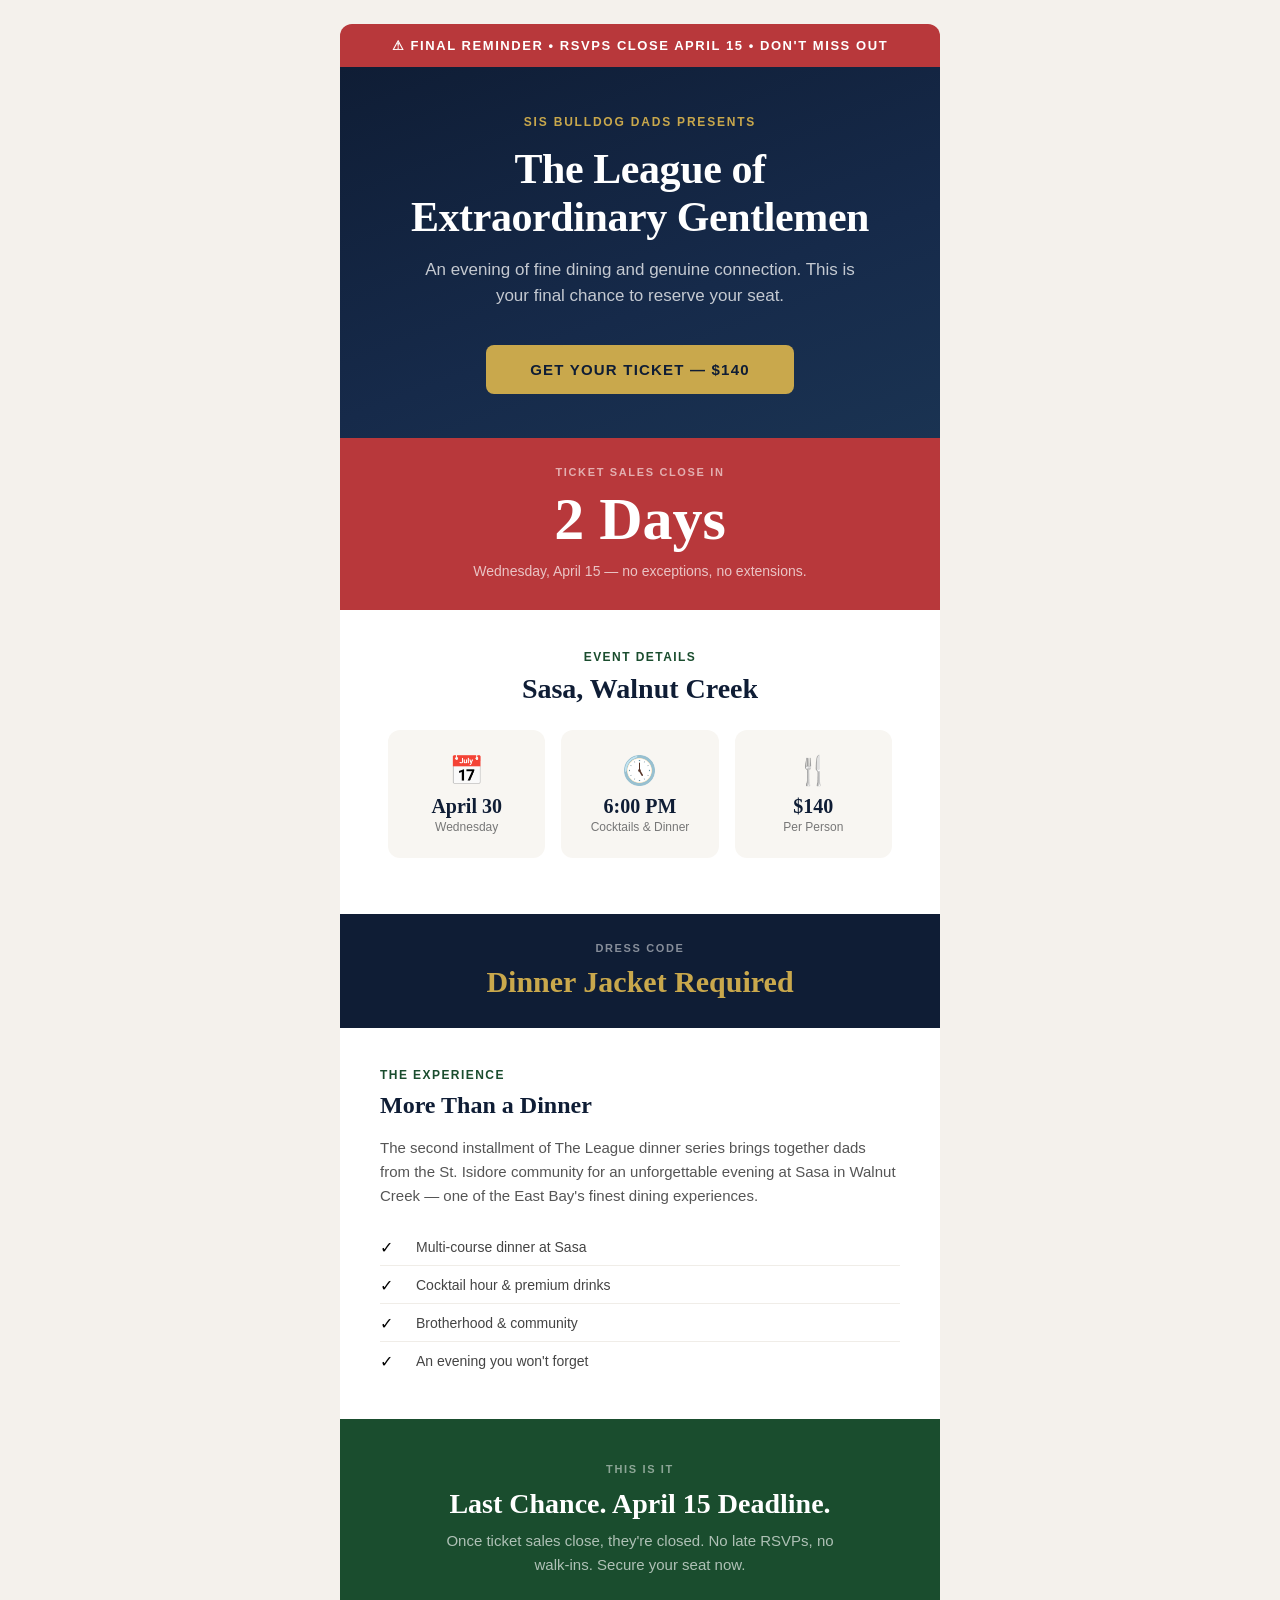
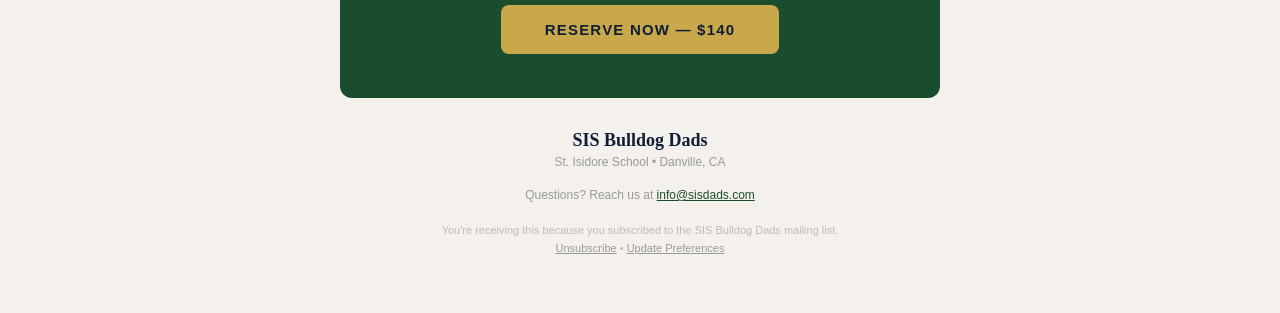
==== commit d92b079e: "Fix broken TLEg Square ticket links - update to correct Square Online store URL" ====
--- a/email-preview.html
+++ b/email-preview.html
@@ -4,7 +4,7 @@
   <meta charset="utf-8">
   <meta name="viewport" content="width=device-width, initial-scale=1.0">
   <meta http-equiv="X-UA-Compatible" content="IE=edge">
-  <title>4th Annual Dad/Kid Camping Trip — Huddart Park</title>
+  <title>Final Reminder — The League of Extraordinary Gentlemen | RSVPs Close April 15</title>
   <!--[if mso]>
   <noscript>
     <xml>
@@ -27,6 +27,7 @@
       .content-pad { padding: 32px 24px !important; }
       .cta-btn { display: block !important; width: 100% !important; text-align: center !important; }
       .detail-table td { display: block !important; width: 100% !important; padding: 12px 0 !important; text-align: center !important; }
+      .countdown-num { font-size: 48px !important; }
       .footer-pad { padding: 24px 16px !important; }
     }
   </style>
@@ -35,7 +36,7 @@
 
 <!-- Preheader -->
 <div style="display:none; max-height:0; overflow:hidden; font-size:1px; line-height:1px; color:#f4f1ec;">
-  The 4th Annual Dad/Kid Camping Trip is here — new location, bigger capacity, same incredible experience. Sold out the last two years.
+  Final reminder &mdash; RSVPs close Tuesday, April 15. This is your last chance to secure a seat at The League of Extraordinary Gentlemen dinner.
 </div>
 
 <!-- Outer wrapper -->
@@ -45,11 +46,11 @@
 <!-- Email container -->
 <table role="presentation" cellpadding="0" cellspacing="0" width="600" class="container" style="max-width:600px; width:100%; margin:0 auto;">
 
-  <!-- ======= EYEBROW BANNER ======= -->
-  <tr>
-    <td style="background-color:#1a4d2e; border-radius: 12px 12px 0 0; padding: 12px 24px; text-align: center;">
-      <p style="font-family:'Work Sans', sans-serif; font-size:13px; font-weight:700; color:#ffffff; margin:0; letter-spacing:0.1em; text-transform:uppercase;">
-        &#127981; New Location &bull; Bigger Capacity &bull; Limited Spots
+  <!-- ======= URGENCY BANNER ======= -->
+  <tr>
+    <td style="background-color:#b8383b; border-radius: 12px 12px 0 0; padding: 14px 24px; text-align: center;">
+      <p style="font-family:'Work Sans', sans-serif; font-size:13px; font-weight:700; color:#ffffff; margin:0; letter-spacing:0.12em; text-transform:uppercase;">
+        &#9888; Final Reminder &bull; RSVPs Close April 15 &bull; Don't Miss Out
       </p>
     </td>
   </tr>
@@ -60,20 +61,18 @@
       <table role="presentation" cellpadding="0" cellspacing="0" width="100%">
         <tr>
           <td style="padding: 48px 40px 44px; text-align: center;">
-            <p style="font-family:'Work Sans', sans-serif; font-size:12px; font-weight:600; color:#c9a84c; letter-spacing:0.15em; text-transform:uppercase; margin:0 0 20px;">SIS Bulldog Dads</p>
-            <!-- Camping Event Logo -->
-            <img src="https://items-images-production-f.squarecdn.com/files/5a80b00290020e5c9840da642e3d0015395eb804/original.jpeg" alt="SIS Bulldog Dads Camping Trip – Huddart Park 2026" width="240" style="display:block; margin:0 auto 24px; width:240px; max-width:100%; height:auto; border:0;">
-            <h1 class="hero-title" style="font-family:'Cormorant Garamond', Georgia, serif; font-size:40px; font-weight:700; color:#ffffff; line-height:46px; margin:0 0 16px; letter-spacing:-0.01em;">
-              4th Annual Dad/Kid<br>Camping Trip
+            <p style="font-family:'Work Sans', sans-serif; font-size:12px; font-weight:600; color:#c9a84c; letter-spacing:0.15em; text-transform:uppercase; margin:0 0 16px;">SIS Bulldog Dads Presents</p>
+            <h1 class="hero-title" style="font-family:'Cormorant Garamond', Georgia, serif; font-size:42px; font-weight:700; color:#ffffff; line-height:48px; margin:0 0 16px; letter-spacing:-0.01em;">
+              The League of<br>Extraordinary Gentlemen
             </h1>
             <p class="hero-subtitle" style="font-family:'Work Sans', 'Helvetica Neue', Arial, sans-serif; font-size:17px; font-weight:300; color:rgba(255,255,255,0.75); line-height:26px; margin:0 0 36px; max-width:440px; display:inline-block;">
-              One night under the stars with your kids. Huddart Park, campfires, s'mores, and memories that last a lifetime.
+              An evening of fine dining and genuine connection. This is your final chance to reserve your seat.
             </p>
             <!-- Primary CTA -->
             <table role="presentation" cellpadding="0" cellspacing="0" style="margin:0 auto;">
               <tr>
                 <td style="background-color:#c9a84c; border-radius:8px;">
-                  <a href="https://checkout.square.site/merchant/MLV3JHGMZ7TYZ/checkout/GN4EN3BOFNGRGNIQCR4XMKP2" class="cta-btn" style="display:inline-block; padding:16px 44px; font-family:'Work Sans', 'Helvetica Neue', Arial, sans-serif; font-size:15px; font-weight:700; color:#0f1d35; text-decoration:none; letter-spacing:0.08em; text-transform:uppercase;">Reserve Your Spot</a>
+                  <a href="https://checkout.square.site/merchant/MLV3JHGMZ7TYZ/checkout/6KCKYLOX4DQAMTCRTRQY5CJR" class="cta-btn" style="display:inline-block; padding:16px 44px; font-family:'Work Sans', 'Helvetica Neue', Arial, sans-serif; font-size:15px; font-weight:700; color:#0f1d35; text-decoration:none; letter-spacing:0.08em; text-transform:uppercase;">Get Your Ticket &mdash; $140</a>
                 </td>
               </tr>
             </table>
@@ -83,10 +82,20 @@
     </td>
   </tr>
 
-  <!-- ======= GOLD ACCENT LINE ======= -->
-  <tr>
-    <td style="background-color:#ffffff; height:4px; font-size:0; line-height:0;">
-      <div style="height:4px; background: linear-gradient(90deg, #1a4d2e, #2d7a4a, #1a4d2e);"></div>
+  <!-- ======= COUNTDOWN STRIP ======= -->
+  <tr>
+    <td style="background-color:#b8383b; padding:28px 40px; text-align:center;" class="content-pad">
+      <table role="presentation" cellpadding="0" cellspacing="0" width="100%" style="max-width:360px; margin:0 auto;">
+        <tr>
+          <td align="center">
+            <p style="font-family:'Work Sans', sans-serif; font-size:11px; font-weight:600; color:rgba(255,255,255,0.6); letter-spacing:0.15em; text-transform:uppercase; margin:0 0 8px;">Ticket Sales Close In</p>
+            <p class="countdown-num" style="font-family:'Cormorant Garamond', Georgia, serif; font-size:60px; font-weight:700; color:#ffffff; margin:0; line-height:66px;">2 Days</p>
+            <p style="font-family:'Work Sans', sans-serif; font-size:14px; color:rgba(255,255,255,0.7); line-height:22px; margin:8px 0 0;">
+              Wednesday, April 15 &mdash; no exceptions, no extensions.
+            </p>
+          </td>
+        </tr>
+      </table>
     </td>
   </tr>
 
@@ -97,7 +106,7 @@
         <tr>
           <td align="center">
             <p style="font-family:'Work Sans', sans-serif; font-size:12px; font-weight:600; color:#1a4d2e; letter-spacing:0.12em; text-transform:uppercase; margin:0 0 8px;">Event Details</p>
-            <h2 style="font-family:'Cormorant Garamond', Georgia, serif; font-size:28px; font-weight:600; color:#0f1d35; margin:0 0 24px; line-height:34px;">Huddart Park, Woodside</h2>
+            <h2 style="font-family:'Cormorant Garamond', Georgia, serif; font-size:28px; font-weight:600; color:#0f1d35; margin:0 0 24px; line-height:34px;">Sasa, Walnut Creek</h2>
           </td>
         </tr>
       </table>
@@ -108,22 +117,22 @@
           <td width="33%" align="center" valign="top" style="padding: 0 8px 20px;">
             <div style="background:#f8f6f2; border-radius:12px; padding:24px 16px;">
               <div style="font-size:28px; margin-bottom:8px;">&#128197;</div>
-              <p style="font-family:'Cormorant Garamond', Georgia, serif; font-size:20px; font-weight:700; color:#0f1d35; margin:0 0 2px;">May 30&ndash;31</p>
-              <p style="font-family:'Work Sans', sans-serif; font-size:12px; color:#777; margin:0;">Sat &ndash; Sun</p>
+              <p style="font-family:'Cormorant Garamond', Georgia, serif; font-size:20px; font-weight:700; color:#0f1d35; margin:0 0 2px;">April 30</p>
+              <p style="font-family:'Work Sans', sans-serif; font-size:12px; color:#777; margin:0;">Wednesday</p>
             </div>
           </td>
           <td width="33%" align="center" valign="top" style="padding: 0 8px 20px;">
             <div style="background:#f8f6f2; border-radius:12px; padding:24px 16px;">
-              <div style="font-size:28px; margin-bottom:8px;">&#9968;</div>
-              <p style="font-family:'Cormorant Garamond', Georgia, serif; font-size:20px; font-weight:700; color:#0f1d35; margin:0 0 2px;">Overnight</p>
-              <p style="font-family:'Work Sans', sans-serif; font-size:12px; color:#777; margin:0;">10 AM &ndash; Noon</p>
+              <div style="font-size:28px; margin-bottom:8px;">&#128340;</div>
+              <p style="font-family:'Cormorant Garamond', Georgia, serif; font-size:20px; font-weight:700; color:#0f1d35; margin:0 0 2px;">6:00 PM</p>
+              <p style="font-family:'Work Sans', sans-serif; font-size:12px; color:#777; margin:0;">Cocktails &amp; Dinner</p>
             </div>
           </td>
           <td width="33%" align="center" valign="top" style="padding: 0 8px 20px;">
             <div style="background:#f8f6f2; border-radius:12px; padding:24px 16px;">
-              <div style="font-size:28px; margin-bottom:8px;">&#127794;</div>
-              <p style="font-family:'Cormorant Garamond', Georgia, serif; font-size:20px; font-weight:700; color:#0f1d35; margin:0 0 2px;">Huddart Park</p>
-              <p style="font-family:'Work Sans', sans-serif; font-size:12px; color:#777; margin:0;">Woodside, CA</p>
+              <div style="font-size:28px; margin-bottom:8px;">&#127860;</div>
+              <p style="font-family:'Cormorant Garamond', Georgia, serif; font-size:20px; font-weight:700; color:#0f1d35; margin:0 0 2px;">$140</p>
+              <p style="font-family:'Work Sans', sans-serif; font-size:12px; color:#777; margin:0;">Per Person</p>
             </div>
           </td>
         </tr>
@@ -131,40 +140,37 @@
     </td>
   </tr>
 
-  <!-- ======= NEW LOCATION CALLOUT ======= -->
-  <tr>
-    <td style="background-color:#1a4d2e; padding:32px 40px; text-align:center;" class="content-pad">
+  <!-- ======= ATTIRE CALLOUT ======= -->
+  <tr>
+    <td style="background-color:#0f1d35; padding:28px 40px; text-align:center;" class="content-pad">
       <table role="presentation" cellpadding="0" cellspacing="0" width="100%" style="max-width:440px; margin:0 auto;">
         <tr>
           <td align="center">
-            <p style="font-family:'Work Sans', sans-serif; font-size:11px; font-weight:600; color:rgba(255,255,255,0.5); letter-spacing:0.15em; text-transform:uppercase; margin:0 0 12px;">New This Year</p>
-            <p style="font-family:'Cormorant Garamond', Georgia, serif; font-size:34px; font-weight:700; color:#c9a84c; margin:0 0 8px; line-height:40px;">New Location</p>
-            <p style="font-family:'Work Sans', sans-serif; font-size:14px; color:rgba(255,255,255,0.7); line-height:22px; margin:0;">
-              Huddart Park (Sequoia Youth Camp) in Woodside — bigger capacity, earlier arrival, amazing hikes right from the campsite. About 60 minutes from SIS.
-            </p>
-          </td>
-        </tr>
-      </table>
-    </td>
-  </tr>
-
-  <!-- ======= WHAT'S INCLUDED ======= -->
+            <p style="font-family:'Work Sans', sans-serif; font-size:11px; font-weight:600; color:rgba(255,255,255,0.5); letter-spacing:0.15em; text-transform:uppercase; margin:0 0 10px;">Dress Code</p>
+            <p style="font-family:'Cormorant Garamond', Georgia, serif; font-size:30px; font-weight:700; color:#c9a84c; margin:0; line-height:36px;">Dinner Jacket Required</p>
+          </td>
+        </tr>
+      </table>
+    </td>
+  </tr>
+
+  <!-- ======= WHY ATTEND ======= -->
   <tr>
     <td style="background-color:#ffffff; padding:40px 40px;" class="content-pad">
       <table role="presentation" cellpadding="0" cellspacing="0" width="100%">
         <tr>
           <td>
-            <p style="font-family:'Work Sans', sans-serif; font-size:12px; font-weight:600; color:#1a4d2e; letter-spacing:0.12em; text-transform:uppercase; margin:0 0 8px;">What's Included</p>
-            <h2 style="font-family:'Cormorant Garamond', Georgia, serif; font-size:24px; font-weight:600; color:#0f1d35; margin:0 0 16px; line-height:30px;">Everything You Need for an Epic Weekend</h2>
+            <p style="font-family:'Work Sans', sans-serif; font-size:12px; font-weight:600; color:#1a4d2e; letter-spacing:0.12em; text-transform:uppercase; margin:0 0 8px;">The Experience</p>
+            <h2 style="font-family:'Cormorant Garamond', Georgia, serif; font-size:24px; font-weight:600; color:#0f1d35; margin:0 0 16px; line-height:30px;">More Than a Dinner</h2>
             <p style="font-family:'Work Sans', sans-serif; font-size:15px; color:#555; line-height:24px; margin:0 0 20px;">
-              $42.50 per person covers the full experience. Just bring your tent, sleeping bags, and your sense of adventure.
+              The second installment of The League dinner series brings together dads from the St. Isidore community for an unforgettable evening at Sasa in Walnut Creek &mdash; one of the East Bay's finest dining experiences.
             </p>
             <table role="presentation" cellpadding="0" cellspacing="0" width="100%">
               <tr>
                 <td style="padding:8px 0; border-bottom:1px solid #f0ede8;">
                   <table role="presentation" cellpadding="0" cellspacing="0" width="100%"><tr>
                     <td width="28" valign="top" style="padding-top:2px;"><span style="font-size:16px;">&#10003;</span></td>
-                    <td style="padding-left:8px;"><p style="font-family:'Work Sans', sans-serif; font-size:14px; color:#444; margin:0;">Saturday dinner</p></td>
+                    <td style="padding-left:8px;"><p style="font-family:'Work Sans', sans-serif; font-size:14px; color:#444; margin:0;">Multi-course dinner at Sasa</p></td>
                   </tr></table>
                 </td>
               </tr>
@@ -172,7 +178,7 @@
                 <td style="padding:8px 0; border-bottom:1px solid #f0ede8;">
                   <table role="presentation" cellpadding="0" cellspacing="0" width="100%"><tr>
                     <td width="28" valign="top" style="padding-top:2px;"><span style="font-size:16px;">&#10003;</span></td>
-                    <td style="padding-left:8px;"><p style="font-family:'Work Sans', sans-serif; font-size:14px; color:#444; margin:0;">Sunday breakfast</p></td>
+                    <td style="padding-left:8px;"><p style="font-family:'Work Sans', sans-serif; font-size:14px; color:#444; margin:0;">Cocktail hour &amp; premium drinks</p></td>
                   </tr></table>
                 </td>
               </tr>
@@ -180,23 +186,7 @@
                 <td style="padding:8px 0; border-bottom:1px solid #f0ede8;">
                   <table role="presentation" cellpadding="0" cellspacing="0" width="100%"><tr>
                     <td width="28" valign="top" style="padding-top:2px;"><span style="font-size:16px;">&#10003;</span></td>
-                    <td style="padding-left:8px;"><p style="font-family:'Work Sans', sans-serif; font-size:14px; color:#444; margin:0;">Snacks, s'mores, water &amp; kids' drinks</p></td>
-                  </tr></table>
-                </td>
-              </tr>
-              <tr>
-                <td style="padding:8px 0; border-bottom:1px solid #f0ede8;">
-                  <table role="presentation" cellpadding="0" cellspacing="0" width="100%"><tr>
-                    <td width="28" valign="top" style="padding-top:2px;"><span style="font-size:16px;">&#10003;</span></td>
-                    <td style="padding-left:8px;"><p style="font-family:'Work Sans', sans-serif; font-size:14px; color:#444; margin:0;">Kid-friendly ~2-mile hike</p></td>
-                  </tr></table>
-                </td>
-              </tr>
-              <tr>
-                <td style="padding:8px 0; border-bottom:1px solid #f0ede8;">
-                  <table role="presentation" cellpadding="0" cellspacing="0" width="100%"><tr>
-                    <td width="28" valign="top" style="padding-top:2px;"><span style="font-size:16px;">&#10003;</span></td>
-                    <td style="padding-left:8px;"><p style="font-family:'Work Sans', sans-serif; font-size:14px; color:#444; margin:0;">Informational nature presentation</p></td>
+                    <td style="padding-left:8px;"><p style="font-family:'Work Sans', sans-serif; font-size:14px; color:#444; margin:0;">Brotherhood &amp; community</p></td>
                   </tr></table>
                 </td>
               </tr>
@@ -204,7 +194,7 @@
                 <td style="padding:8px 0;">
                   <table role="presentation" cellpadding="0" cellspacing="0" width="100%"><tr>
                     <td width="28" valign="top" style="padding-top:2px;"><span style="font-size:16px;">&#10003;</span></td>
-                    <td style="padding-left:8px;"><p style="font-family:'Work Sans', sans-serif; font-size:14px; color:#444; margin:0;">Kid prizes &amp; goodies</p></td>
+                    <td style="padding-left:8px;"><p style="font-family:'Work Sans', sans-serif; font-size:14px; color:#444; margin:0;">An evening you won't forget</p></td>
                   </tr></table>
                 </td>
               </tr>
@@ -215,43 +205,18 @@
     </td>
   </tr>
 
-  <!-- ======= PRICING NOTE ======= -->
-  <tr>
-    <td style="background-color:#f8f6f2; padding:24px 40px; text-align:center;" class="content-pad">
-      <p style="font-family:'Work Sans', sans-serif; font-size:14px; color:#555; line-height:22px; margin:0;">
-        <strong style="color:#0f1d35;">Pricing:</strong> $42.50 per person. A dad bringing one child = 2 tickets. A dad bringing two kids = 3 tickets, etc.
-      </p>
-    </td>
-  </tr>
-
-  <!-- ======= SOLD OUT WARNING ======= -->
-  <tr>
-    <td style="background-color:#0f1d35; padding:32px 40px; text-align:center;" class="content-pad">
-      <table role="presentation" cellpadding="0" cellspacing="0" width="100%" style="max-width:400px; margin:0 auto;">
-        <tr>
-          <td align="center">
-            <p style="font-family:'Work Sans', sans-serif; font-size:11px; font-weight:600; color:rgba(255,255,255,0.5); letter-spacing:0.15em; text-transform:uppercase; margin:0 0 12px;">History Says</p>
-            <p style="font-family:'Cormorant Garamond', Georgia, serif; font-size:36px; font-weight:700; color:#c9a84c; margin:0 0 4px; line-height:42px;">Sold Out 2 Years Running</p>
-            <p style="font-family:'Work Sans', sans-serif; font-size:14px; color:rgba(255,255,255,0.6); line-height:22px; margin:0;">
-              Space is limited by campsite capacity. Priority goes to overnight campers. Don't wait.
-            </p>
-          </td>
-        </tr>
-      </table>
-    </td>
-  </tr>
-
-  <!-- ======= FINAL CTA ======= -->
-  <tr>
-    <td style="background-color:#1a4d2e; padding:40px; text-align:center; border-radius: 0 0 12px 12px;" class="content-pad">
-      <p style="font-family:'Cormorant Garamond', Georgia, serif; font-size:26px; font-weight:600; color:#ffffff; margin:0 0 8px; line-height:32px;">Grab Your Tickets.</p>
-      <p style="font-family:'Work Sans', sans-serif; font-size:15px; color:rgba(255,255,255,0.65); line-height:24px; margin:0 0 28px; max-width:380px; display:inline-block;">
-        Huddart Park, campfires, and an unforgettable night with your kids. May 30&ndash;31 at Huddart Park.
+  <!-- ======= FINAL URGENCY + CTA ======= -->
+  <tr>
+    <td style="background-color:#1a4d2e; padding:44px 40px; text-align:center; border-radius: 0 0 12px 12px;" class="content-pad">
+      <p style="font-family:'Work Sans', sans-serif; font-size:11px; font-weight:600; color:rgba(255,255,255,0.5); letter-spacing:0.15em; text-transform:uppercase; margin:0 0 12px;">This Is It</p>
+      <p style="font-family:'Cormorant Garamond', Georgia, serif; font-size:28px; font-weight:600; color:#ffffff; margin:0 0 8px; line-height:34px;">Last Chance. April 15 Deadline.</p>
+      <p style="font-family:'Work Sans', sans-serif; font-size:15px; color:rgba(255,255,255,0.65); line-height:24px; margin:0 0 28px; max-width:400px; display:inline-block;">
+        Once ticket sales close, they're closed. No late RSVPs, no walk-ins. Secure your seat now.
       </p>
       <table role="presentation" cellpadding="0" cellspacing="0" style="margin:0 auto;">
         <tr>
           <td style="background-color:#c9a84c; border-radius:8px;">
-            <a href="https://checkout.square.site/merchant/MLV3JHGMZ7TYZ/checkout/GN4EN3BOFNGRGNIQCR4XMKP2" class="cta-btn" style="display:inline-block; padding:16px 44px; font-family:'Work Sans', 'Helvetica Neue', Arial, sans-serif; font-size:15px; font-weight:700; color:#0f1d35; text-decoration:none; letter-spacing:0.08em; text-transform:uppercase;">Get Tickets &mdash; $42.50/person</a>
+            <a href="https://checkout.square.site/merchant/MLV3JHGMZ7TYZ/checkout/6KCKYLOX4DQAMTCRTRQY5CJR" class="cta-btn" style="display:inline-block; padding:16px 44px; font-family:'Work Sans', 'Helvetica Neue', Arial, sans-serif; font-size:15px; font-weight:700; color:#0f1d35; text-decoration:none; letter-spacing:0.08em; text-transform:uppercase;">Reserve Now &mdash; $140</a>
           </td>
         </tr>
       </table>
@@ -281,4 +246,4 @@
 <!-- /Outer wrapper -->
 
 </body>
-</html>
+</html>
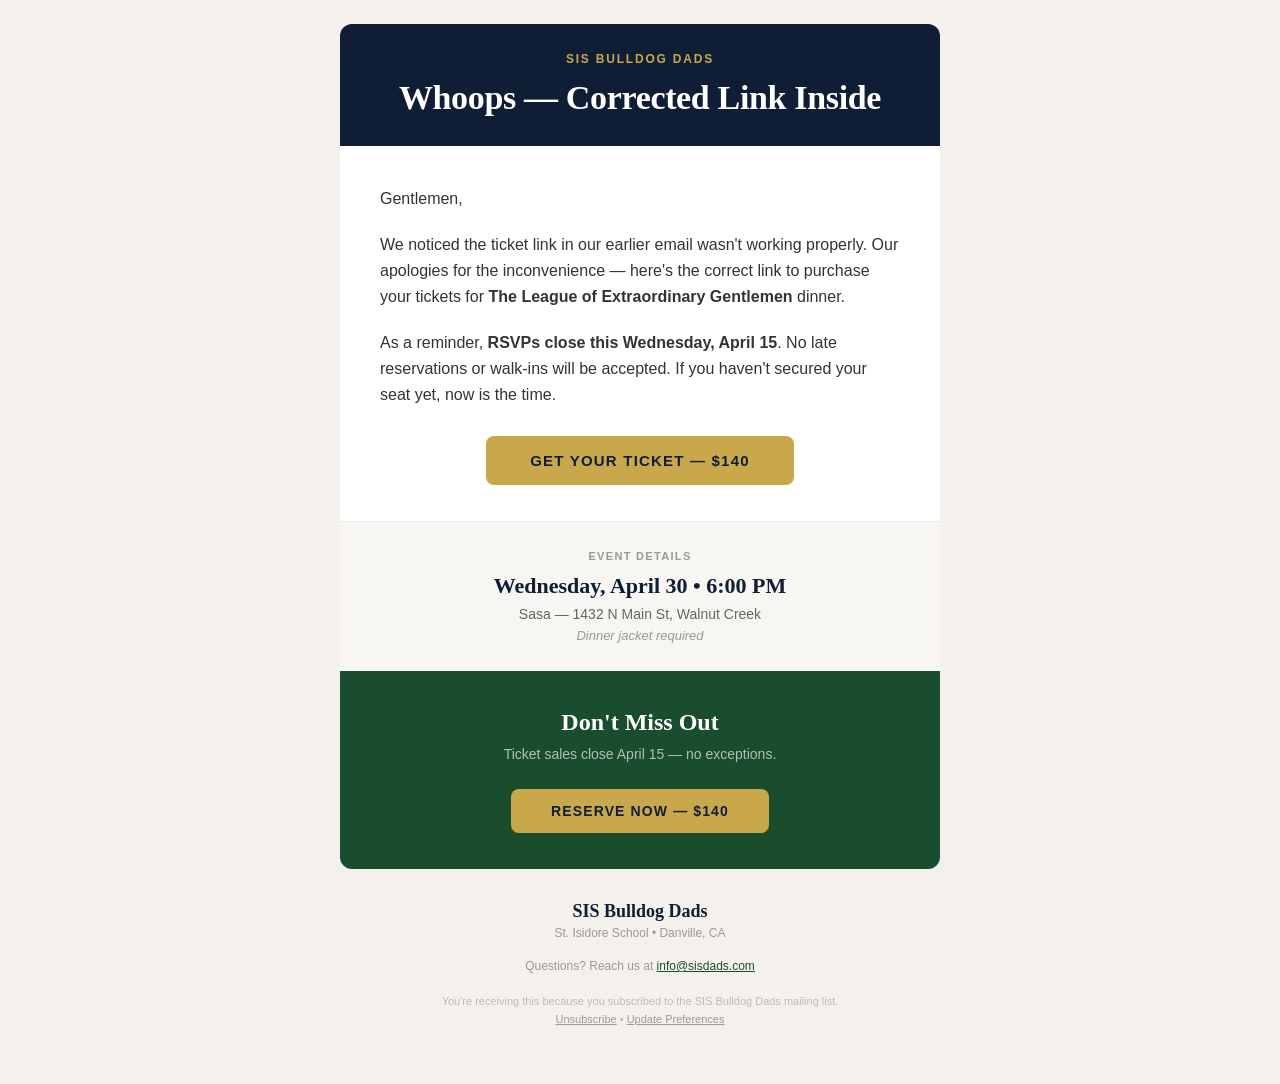
==== commit e0f7a346: "Add golf classic brochure images for email campaign" ====
--- a/email-preview.html
+++ b/email-preview.html
@@ -4,7 +4,7 @@
   <meta charset="utf-8">
   <meta name="viewport" content="width=device-width, initial-scale=1.0">
   <meta http-equiv="X-UA-Compatible" content="IE=edge">
-  <title>Final Reminder — The League of Extraordinary Gentlemen | RSVPs Close April 15</title>
+  <title>Corrected Link — TLEg 2 Tickets</title>
   <!--[if mso]>
   <noscript>
     <xml>
@@ -22,12 +22,8 @@
     @import url('https://fonts.googleapis.com/css2?family=Cormorant+Garamond:wght@400;500;600;700&family=Work+Sans:wght@300;400;500;600;700&display=swap');
     @media screen and (max-width: 600px) {
       .container { width: 100% !important; padding: 0 16px !important; }
-      .hero-title { font-size: 32px !important; line-height: 38px !important; }
-      .hero-subtitle { font-size: 16px !important; }
       .content-pad { padding: 32px 24px !important; }
       .cta-btn { display: block !important; width: 100% !important; text-align: center !important; }
-      .detail-table td { display: block !important; width: 100% !important; padding: 12px 0 !important; text-align: center !important; }
-      .countdown-num { font-size: 48px !important; }
       .footer-pad { padding: 24px 16px !important; }
     }
   </style>
@@ -36,7 +32,7 @@
 
 <!-- Preheader -->
 <div style="display:none; max-height:0; overflow:hidden; font-size:1px; line-height:1px; color:#f4f1ec;">
-  Final reminder &mdash; RSVPs close Tuesday, April 15. This is your last chance to secure a seat at The League of Extraordinary Gentlemen dinner.
+  Corrected ticket link for The League of Extraordinary Gentlemen dinner &mdash; April 30 at Sasa. RSVPs close April 15.
 </div>
 
 <!-- Outer wrapper -->
@@ -46,33 +42,43 @@
 <!-- Email container -->
 <table role="presentation" cellpadding="0" cellspacing="0" width="600" class="container" style="max-width:600px; width:100%; margin:0 auto;">
 
-  <!-- ======= URGENCY BANNER ======= -->
+  <!-- ======= HEADER BAR ======= -->
   <tr>
-    <td style="background-color:#b8383b; border-radius: 12px 12px 0 0; padding: 14px 24px; text-align: center;">
-      <p style="font-family:'Work Sans', sans-serif; font-size:13px; font-weight:700; color:#ffffff; margin:0; letter-spacing:0.12em; text-transform:uppercase;">
-        &#9888; Final Reminder &bull; RSVPs Close April 15 &bull; Don't Miss Out
-      </p>
+    <td style="background-color:#0f1d35; border-radius: 12px 12px 0 0; padding: 28px 40px; text-align: center;" class="content-pad">
+      <p style="font-family:'Work Sans', sans-serif; font-size:12px; font-weight:600; color:#c9a84c; letter-spacing:0.15em; text-transform:uppercase; margin:0 0 12px;">SIS Bulldog Dads</p>
+      <h1 style="font-family:'Cormorant Garamond', Georgia, serif; font-size:34px; font-weight:700; color:#ffffff; line-height:40px; margin:0; letter-spacing:-0.01em;">
+        Whoops &mdash; Corrected Link Inside
+      </h1>
     </td>
   </tr>
 
-  <!-- ======= HERO SECTION ======= -->
+  <!-- ======= MAIN CONTENT ======= -->
   <tr>
-    <td style="background: linear-gradient(160deg, #0f1d35 0%, #162a4a 60%, #1a3352 100%); text-align: center;" class="content-pad">
+    <td style="background-color:#ffffff; padding:40px 40px 36px;" class="content-pad">
       <table role="presentation" cellpadding="0" cellspacing="0" width="100%">
         <tr>
-          <td style="padding: 48px 40px 44px; text-align: center;">
-            <p style="font-family:'Work Sans', sans-serif; font-size:12px; font-weight:600; color:#c9a84c; letter-spacing:0.15em; text-transform:uppercase; margin:0 0 16px;">SIS Bulldog Dads Presents</p>
-            <h1 class="hero-title" style="font-family:'Cormorant Garamond', Georgia, serif; font-size:42px; font-weight:700; color:#ffffff; line-height:48px; margin:0 0 16px; letter-spacing:-0.01em;">
-              The League of<br>Extraordinary Gentlemen
-            </h1>
-            <p class="hero-subtitle" style="font-family:'Work Sans', 'Helvetica Neue', Arial, sans-serif; font-size:17px; font-weight:300; color:rgba(255,255,255,0.75); line-height:26px; margin:0 0 36px; max-width:440px; display:inline-block;">
-              An evening of fine dining and genuine connection. This is your final chance to reserve your seat.
+          <td>
+            <p style="font-family:'Work Sans', sans-serif; font-size:16px; color:#333; line-height:26px; margin:0 0 20px;">
+              Gentlemen,
             </p>
+            <p style="font-family:'Work Sans', sans-serif; font-size:16px; color:#333; line-height:26px; margin:0 0 20px;">
+              We noticed the ticket link in our earlier email wasn't working properly. Our apologies for the inconvenience &mdash; here's the correct link to purchase your tickets for <strong>The League of Extraordinary Gentlemen</strong> dinner.
+            </p>
+            <p style="font-family:'Work Sans', sans-serif; font-size:16px; color:#333; line-height:26px; margin:0 0 28px;">
+              As a reminder, <strong>RSVPs close this Wednesday, April 15</strong>. No late reservations or walk-ins will be accepted. If you haven't secured your seat yet, now is the time.
+            </p>
+
             <!-- Primary CTA -->
-            <table role="presentation" cellpadding="0" cellspacing="0" style="margin:0 auto;">
+            <table role="presentation" cellpadding="0" cellspacing="0" width="100%">
               <tr>
-                <td style="background-color:#c9a84c; border-radius:8px;">
-                  <a href="https://checkout.square.site/merchant/MLV3JHGMZ7TYZ/checkout/6KCKYLOX4DQAMTCRTRQY5CJR" class="cta-btn" style="display:inline-block; padding:16px 44px; font-family:'Work Sans', 'Helvetica Neue', Arial, sans-serif; font-size:15px; font-weight:700; color:#0f1d35; text-decoration:none; letter-spacing:0.08em; text-transform:uppercase;">Get Your Ticket &mdash; $140</a>
+                <td align="center">
+                  <table role="presentation" cellpadding="0" cellspacing="0">
+                    <tr>
+                      <td style="background-color:#c9a84c; border-radius:8px;">
+                        <a href="https://sis-bulldog-dads-club.square.site/product/tleg-2-sasa/7VZ7UD2N3IKCKQSHDJ47EKCR" class="cta-btn" style="display:inline-block; padding:16px 44px; font-family:'Work Sans', 'Helvetica Neue', Arial, sans-serif; font-size:15px; font-weight:700; color:#0f1d35; text-decoration:none; letter-spacing:0.08em; text-transform:uppercase;">Get Your Ticket &mdash; $140</a>
+                      </td>
+                    </tr>
+                  </table>
                 </td>
               </tr>
             </table>
@@ -82,16 +88,21 @@
     </td>
   </tr>
 
-  <!-- ======= COUNTDOWN STRIP ======= -->
+  <!-- ======= EVENT REMINDER STRIP ======= -->
   <tr>
-    <td style="background-color:#b8383b; padding:28px 40px; text-align:center;" class="content-pad">
-      <table role="presentation" cellpadding="0" cellspacing="0" width="100%" style="max-width:360px; margin:0 auto;">
+    <td style="background-color:#f8f6f2; padding:28px 40px; text-align:center; border-top:1px solid #ece8e0;" class="content-pad">
+      <table role="presentation" cellpadding="0" cellspacing="0" width="100%">
         <tr>
           <td align="center">
-            <p style="font-family:'Work Sans', sans-serif; font-size:11px; font-weight:600; color:rgba(255,255,255,0.6); letter-spacing:0.15em; text-transform:uppercase; margin:0 0 8px;">Ticket Sales Close In</p>
-            <p class="countdown-num" style="font-family:'Cormorant Garamond', Georgia, serif; font-size:60px; font-weight:700; color:#ffffff; margin:0; line-height:66px;">2 Days</p>
-            <p style="font-family:'Work Sans', sans-serif; font-size:14px; color:rgba(255,255,255,0.7); line-height:22px; margin:8px 0 0;">
-              Wednesday, April 15 &mdash; no exceptions, no extensions.
+            <p style="font-family:'Work Sans', sans-serif; font-size:11px; font-weight:600; color:#999; letter-spacing:0.12em; text-transform:uppercase; margin:0 0 10px;">Event Details</p>
+            <p style="font-family:'Cormorant Garamond', Georgia, serif; font-size:22px; font-weight:600; color:#0f1d35; margin:0 0 6px; line-height:28px;">
+              Wednesday, April 30 &bull; 6:00 PM
+            </p>
+            <p style="font-family:'Work Sans', sans-serif; font-size:14px; color:#666; margin:0 0 4px;">
+              Sasa &mdash; 1432 N Main St, Walnut Creek
+            </p>
+            <p style="font-family:'Work Sans', sans-serif; font-size:13px; color:#999; margin:6px 0 0; font-style:italic;">
+              Dinner jacket required
             </p>
           </td>
         </tr>
@@ -99,124 +110,17 @@
     </td>
   </tr>
 
-  <!-- ======= EVENT DETAILS ======= -->
+  <!-- ======= CLOSING CTA ======= -->
   <tr>
-    <td style="background-color:#ffffff; padding:40px 40px 36px;" class="content-pad">
-      <table role="presentation" cellpadding="0" cellspacing="0" width="100%">
-        <tr>
-          <td align="center">
-            <p style="font-family:'Work Sans', sans-serif; font-size:12px; font-weight:600; color:#1a4d2e; letter-spacing:0.12em; text-transform:uppercase; margin:0 0 8px;">Event Details</p>
-            <h2 style="font-family:'Cormorant Garamond', Georgia, serif; font-size:28px; font-weight:600; color:#0f1d35; margin:0 0 24px; line-height:34px;">Sasa, Walnut Creek</h2>
-          </td>
-        </tr>
-      </table>
-
-      <!-- Detail Cards -->
-      <table role="presentation" cellpadding="0" cellspacing="0" width="100%" class="detail-table">
-        <tr>
-          <td width="33%" align="center" valign="top" style="padding: 0 8px 20px;">
-            <div style="background:#f8f6f2; border-radius:12px; padding:24px 16px;">
-              <div style="font-size:28px; margin-bottom:8px;">&#128197;</div>
-              <p style="font-family:'Cormorant Garamond', Georgia, serif; font-size:20px; font-weight:700; color:#0f1d35; margin:0 0 2px;">April 30</p>
-              <p style="font-family:'Work Sans', sans-serif; font-size:12px; color:#777; margin:0;">Wednesday</p>
-            </div>
-          </td>
-          <td width="33%" align="center" valign="top" style="padding: 0 8px 20px;">
-            <div style="background:#f8f6f2; border-radius:12px; padding:24px 16px;">
-              <div style="font-size:28px; margin-bottom:8px;">&#128340;</div>
-              <p style="font-family:'Cormorant Garamond', Georgia, serif; font-size:20px; font-weight:700; color:#0f1d35; margin:0 0 2px;">6:00 PM</p>
-              <p style="font-family:'Work Sans', sans-serif; font-size:12px; color:#777; margin:0;">Cocktails &amp; Dinner</p>
-            </div>
-          </td>
-          <td width="33%" align="center" valign="top" style="padding: 0 8px 20px;">
-            <div style="background:#f8f6f2; border-radius:12px; padding:24px 16px;">
-              <div style="font-size:28px; margin-bottom:8px;">&#127860;</div>
-              <p style="font-family:'Cormorant Garamond', Georgia, serif; font-size:20px; font-weight:700; color:#0f1d35; margin:0 0 2px;">$140</p>
-              <p style="font-family:'Work Sans', sans-serif; font-size:12px; color:#777; margin:0;">Per Person</p>
-            </div>
-          </td>
-        </tr>
-      </table>
-    </td>
-  </tr>
-
-  <!-- ======= ATTIRE CALLOUT ======= -->
-  <tr>
-    <td style="background-color:#0f1d35; padding:28px 40px; text-align:center;" class="content-pad">
-      <table role="presentation" cellpadding="0" cellspacing="0" width="100%" style="max-width:440px; margin:0 auto;">
-        <tr>
-          <td align="center">
-            <p style="font-family:'Work Sans', sans-serif; font-size:11px; font-weight:600; color:rgba(255,255,255,0.5); letter-spacing:0.15em; text-transform:uppercase; margin:0 0 10px;">Dress Code</p>
-            <p style="font-family:'Cormorant Garamond', Georgia, serif; font-size:30px; font-weight:700; color:#c9a84c; margin:0; line-height:36px;">Dinner Jacket Required</p>
-          </td>
-        </tr>
-      </table>
-    </td>
-  </tr>
-
-  <!-- ======= WHY ATTEND ======= -->
-  <tr>
-    <td style="background-color:#ffffff; padding:40px 40px;" class="content-pad">
-      <table role="presentation" cellpadding="0" cellspacing="0" width="100%">
-        <tr>
-          <td>
-            <p style="font-family:'Work Sans', sans-serif; font-size:12px; font-weight:600; color:#1a4d2e; letter-spacing:0.12em; text-transform:uppercase; margin:0 0 8px;">The Experience</p>
-            <h2 style="font-family:'Cormorant Garamond', Georgia, serif; font-size:24px; font-weight:600; color:#0f1d35; margin:0 0 16px; line-height:30px;">More Than a Dinner</h2>
-            <p style="font-family:'Work Sans', sans-serif; font-size:15px; color:#555; line-height:24px; margin:0 0 20px;">
-              The second installment of The League dinner series brings together dads from the St. Isidore community for an unforgettable evening at Sasa in Walnut Creek &mdash; one of the East Bay's finest dining experiences.
-            </p>
-            <table role="presentation" cellpadding="0" cellspacing="0" width="100%">
-              <tr>
-                <td style="padding:8px 0; border-bottom:1px solid #f0ede8;">
-                  <table role="presentation" cellpadding="0" cellspacing="0" width="100%"><tr>
-                    <td width="28" valign="top" style="padding-top:2px;"><span style="font-size:16px;">&#10003;</span></td>
-                    <td style="padding-left:8px;"><p style="font-family:'Work Sans', sans-serif; font-size:14px; color:#444; margin:0;">Multi-course dinner at Sasa</p></td>
-                  </tr></table>
-                </td>
-              </tr>
-              <tr>
-                <td style="padding:8px 0; border-bottom:1px solid #f0ede8;">
-                  <table role="presentation" cellpadding="0" cellspacing="0" width="100%"><tr>
-                    <td width="28" valign="top" style="padding-top:2px;"><span style="font-size:16px;">&#10003;</span></td>
-                    <td style="padding-left:8px;"><p style="font-family:'Work Sans', sans-serif; font-size:14px; color:#444; margin:0;">Cocktail hour &amp; premium drinks</p></td>
-                  </tr></table>
-                </td>
-              </tr>
-              <tr>
-                <td style="padding:8px 0; border-bottom:1px solid #f0ede8;">
-                  <table role="presentation" cellpadding="0" cellspacing="0" width="100%"><tr>
-                    <td width="28" valign="top" style="padding-top:2px;"><span style="font-size:16px;">&#10003;</span></td>
-                    <td style="padding-left:8px;"><p style="font-family:'Work Sans', sans-serif; font-size:14px; color:#444; margin:0;">Brotherhood &amp; community</p></td>
-                  </tr></table>
-                </td>
-              </tr>
-              <tr>
-                <td style="padding:8px 0;">
-                  <table role="presentation" cellpadding="0" cellspacing="0" width="100%"><tr>
-                    <td width="28" valign="top" style="padding-top:2px;"><span style="font-size:16px;">&#10003;</span></td>
-                    <td style="padding-left:8px;"><p style="font-family:'Work Sans', sans-serif; font-size:14px; color:#444; margin:0;">An evening you won't forget</p></td>
-                  </tr></table>
-                </td>
-              </tr>
-            </table>
-          </td>
-        </tr>
-      </table>
-    </td>
-  </tr>
-
-  <!-- ======= FINAL URGENCY + CTA ======= -->
-  <tr>
-    <td style="background-color:#1a4d2e; padding:44px 40px; text-align:center; border-radius: 0 0 12px 12px;" class="content-pad">
-      <p style="font-family:'Work Sans', sans-serif; font-size:11px; font-weight:600; color:rgba(255,255,255,0.5); letter-spacing:0.15em; text-transform:uppercase; margin:0 0 12px;">This Is It</p>
-      <p style="font-family:'Cormorant Garamond', Georgia, serif; font-size:28px; font-weight:600; color:#ffffff; margin:0 0 8px; line-height:34px;">Last Chance. April 15 Deadline.</p>
-      <p style="font-family:'Work Sans', sans-serif; font-size:15px; color:rgba(255,255,255,0.65); line-height:24px; margin:0 0 28px; max-width:400px; display:inline-block;">
-        Once ticket sales close, they're closed. No late RSVPs, no walk-ins. Secure your seat now.
+    <td style="background-color:#1a4d2e; padding:36px 40px; text-align:center; border-radius: 0 0 12px 12px;" class="content-pad">
+      <p style="font-family:'Cormorant Garamond', Georgia, serif; font-size:24px; font-weight:600; color:#ffffff; margin:0 0 6px; line-height:30px;">Don't Miss Out</p>
+      <p style="font-family:'Work Sans', sans-serif; font-size:14px; color:rgba(255,255,255,0.65); line-height:22px; margin:0 0 24px;">
+        Ticket sales close April 15 &mdash; no exceptions.
       </p>
       <table role="presentation" cellpadding="0" cellspacing="0" style="margin:0 auto;">
         <tr>
           <td style="background-color:#c9a84c; border-radius:8px;">
-            <a href="https://checkout.square.site/merchant/MLV3JHGMZ7TYZ/checkout/6KCKYLOX4DQAMTCRTRQY5CJR" class="cta-btn" style="display:inline-block; padding:16px 44px; font-family:'Work Sans', 'Helvetica Neue', Arial, sans-serif; font-size:15px; font-weight:700; color:#0f1d35; text-decoration:none; letter-spacing:0.08em; text-transform:uppercase;">Reserve Now &mdash; $140</a>
+            <a href="https://sis-bulldog-dads-club.square.site/product/tleg-2-sasa/7VZ7UD2N3IKCKQSHDJ47EKCR" class="cta-btn" style="display:inline-block; padding:14px 40px; font-family:'Work Sans', 'Helvetica Neue', Arial, sans-serif; font-size:14px; font-weight:700; color:#0f1d35; text-decoration:none; letter-spacing:0.08em; text-transform:uppercase;">Reserve Now &mdash; $140</a>
           </td>
         </tr>
       </table>
@@ -246,4 +150,4 @@
 <!-- /Outer wrapper -->
 
 </body>
-</html>+</html>
